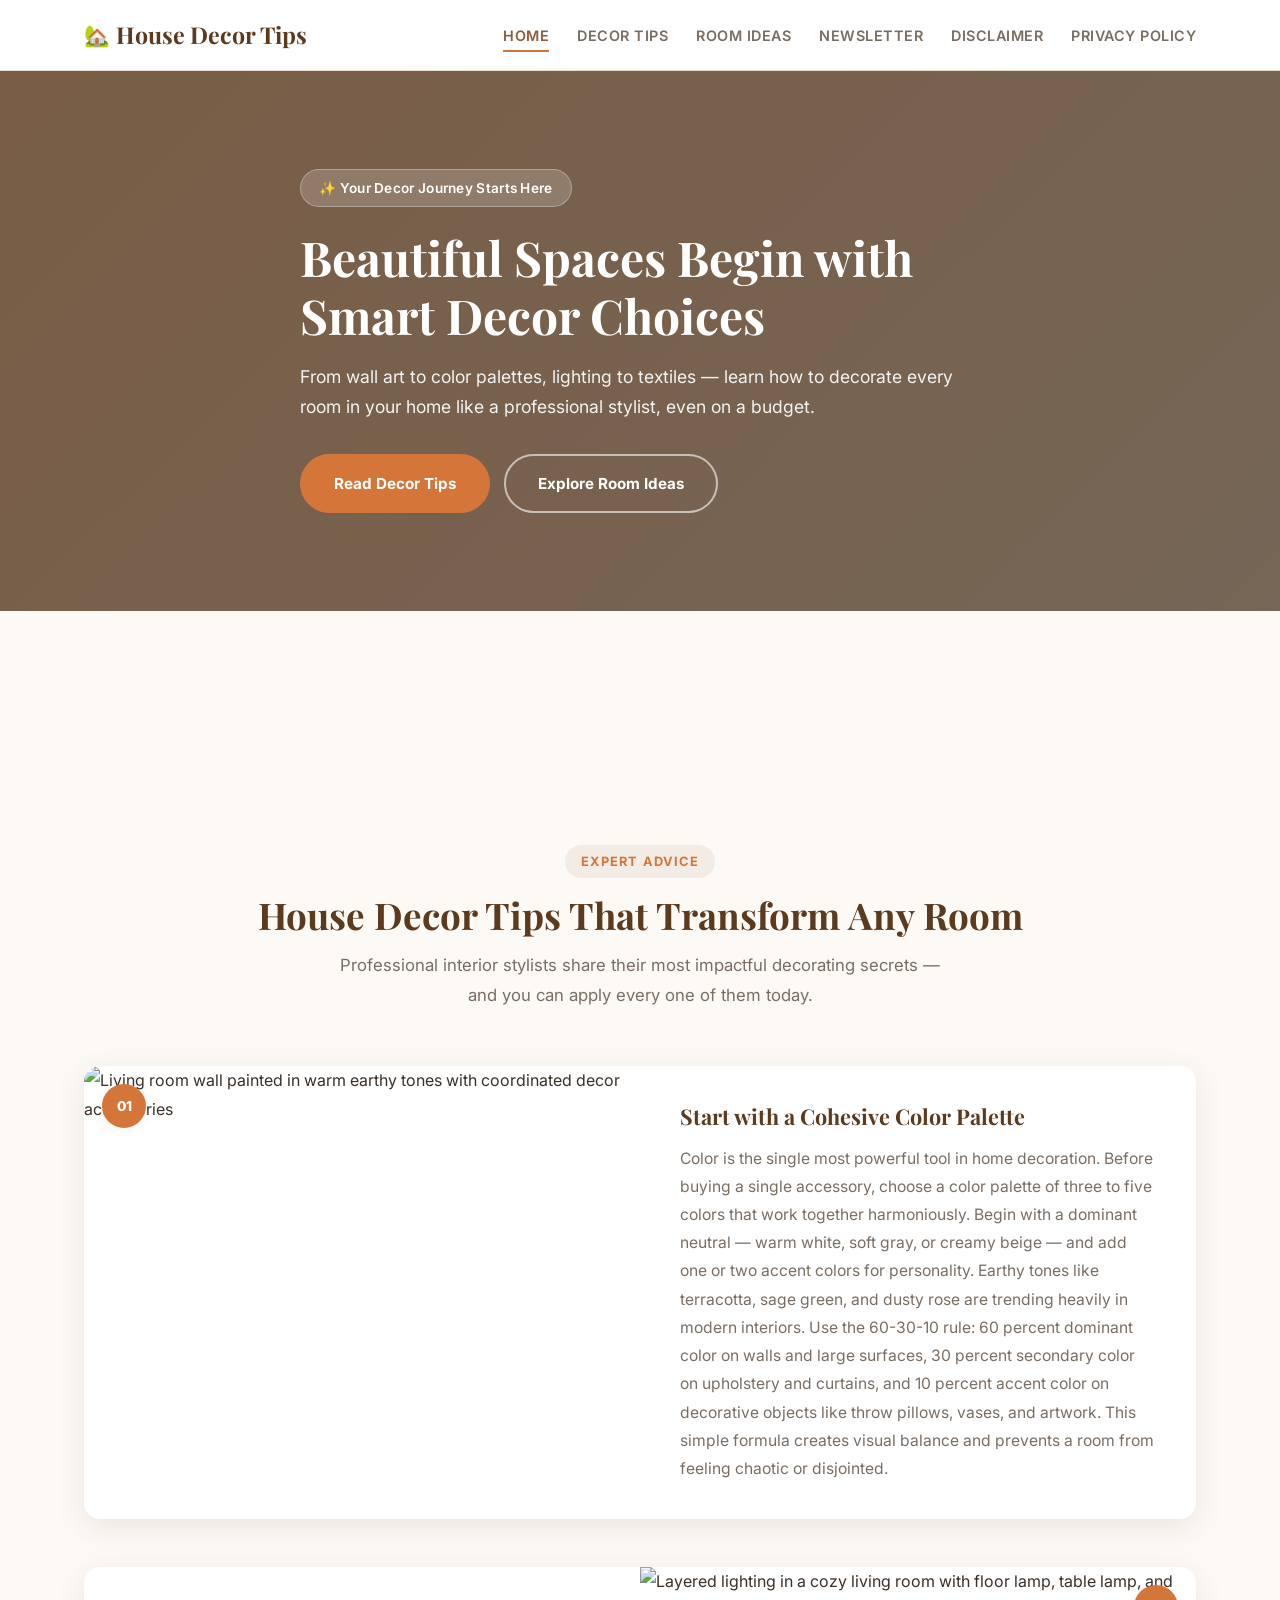
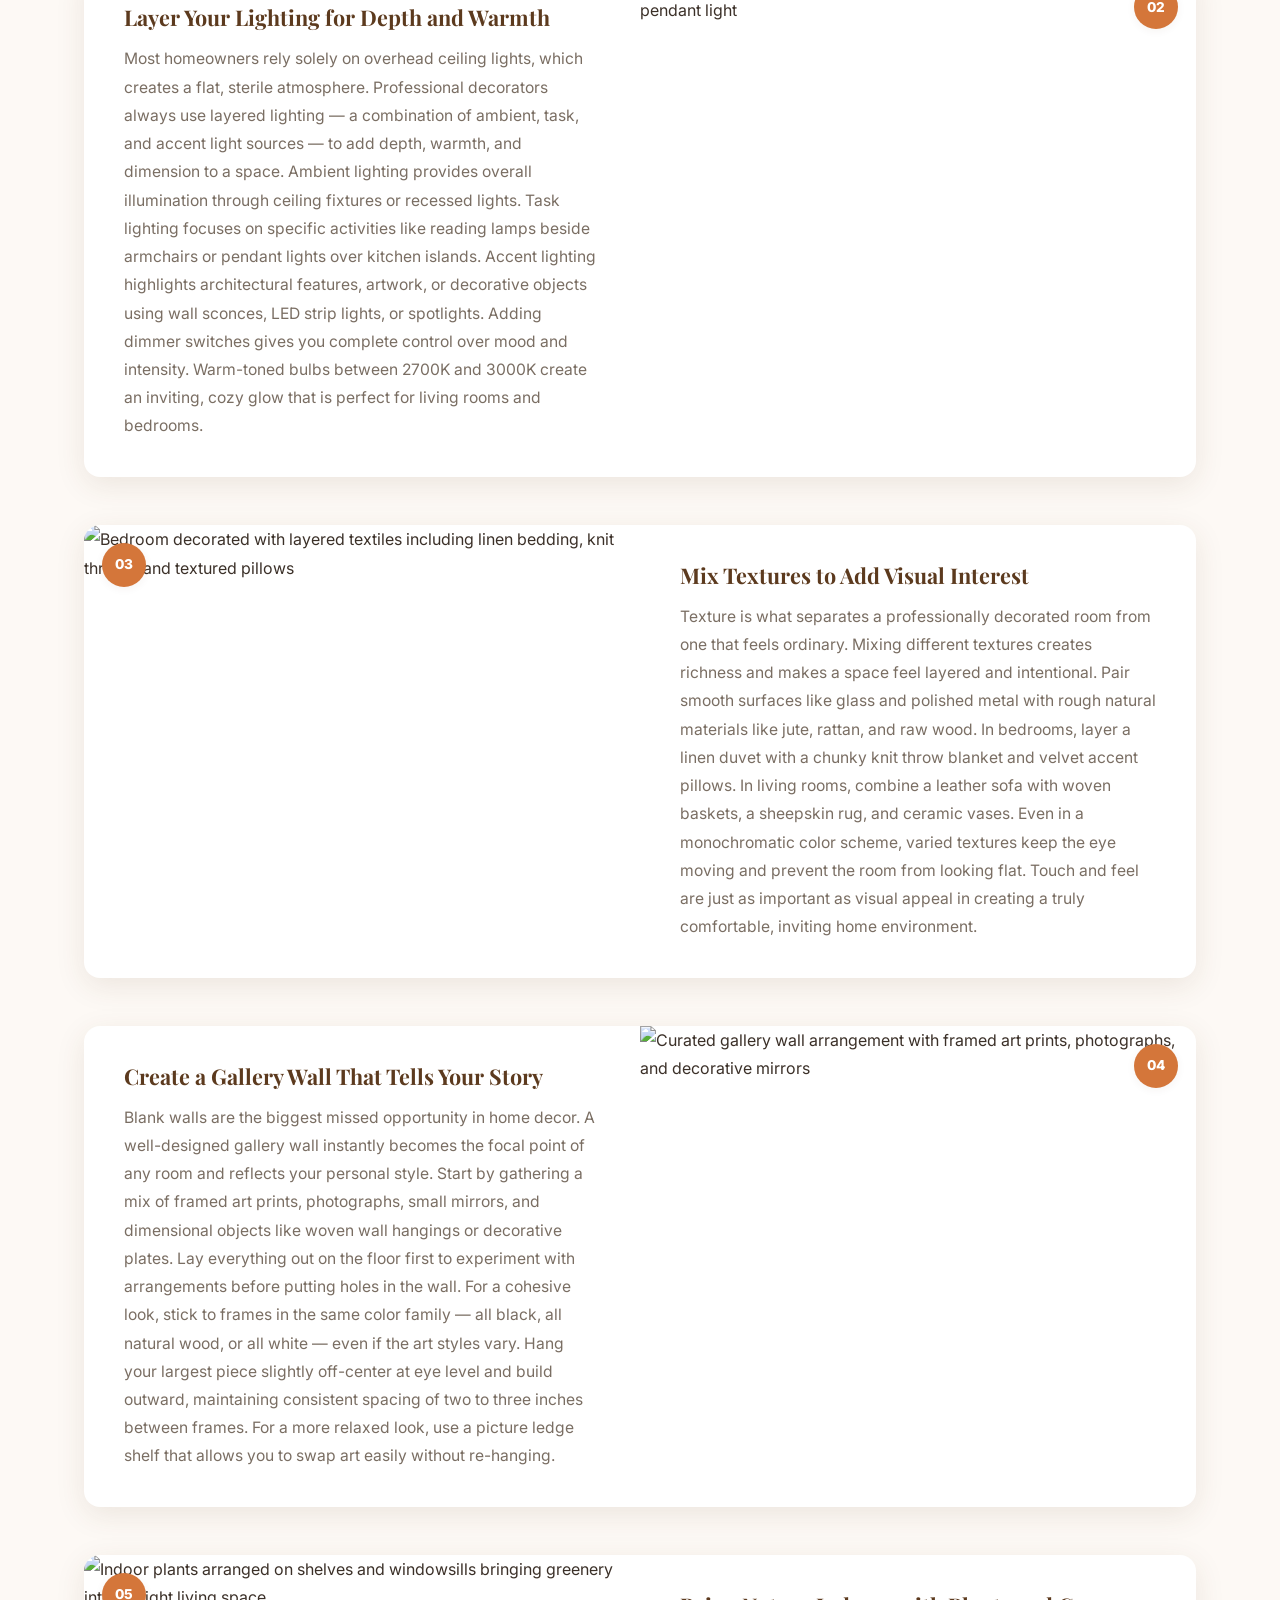
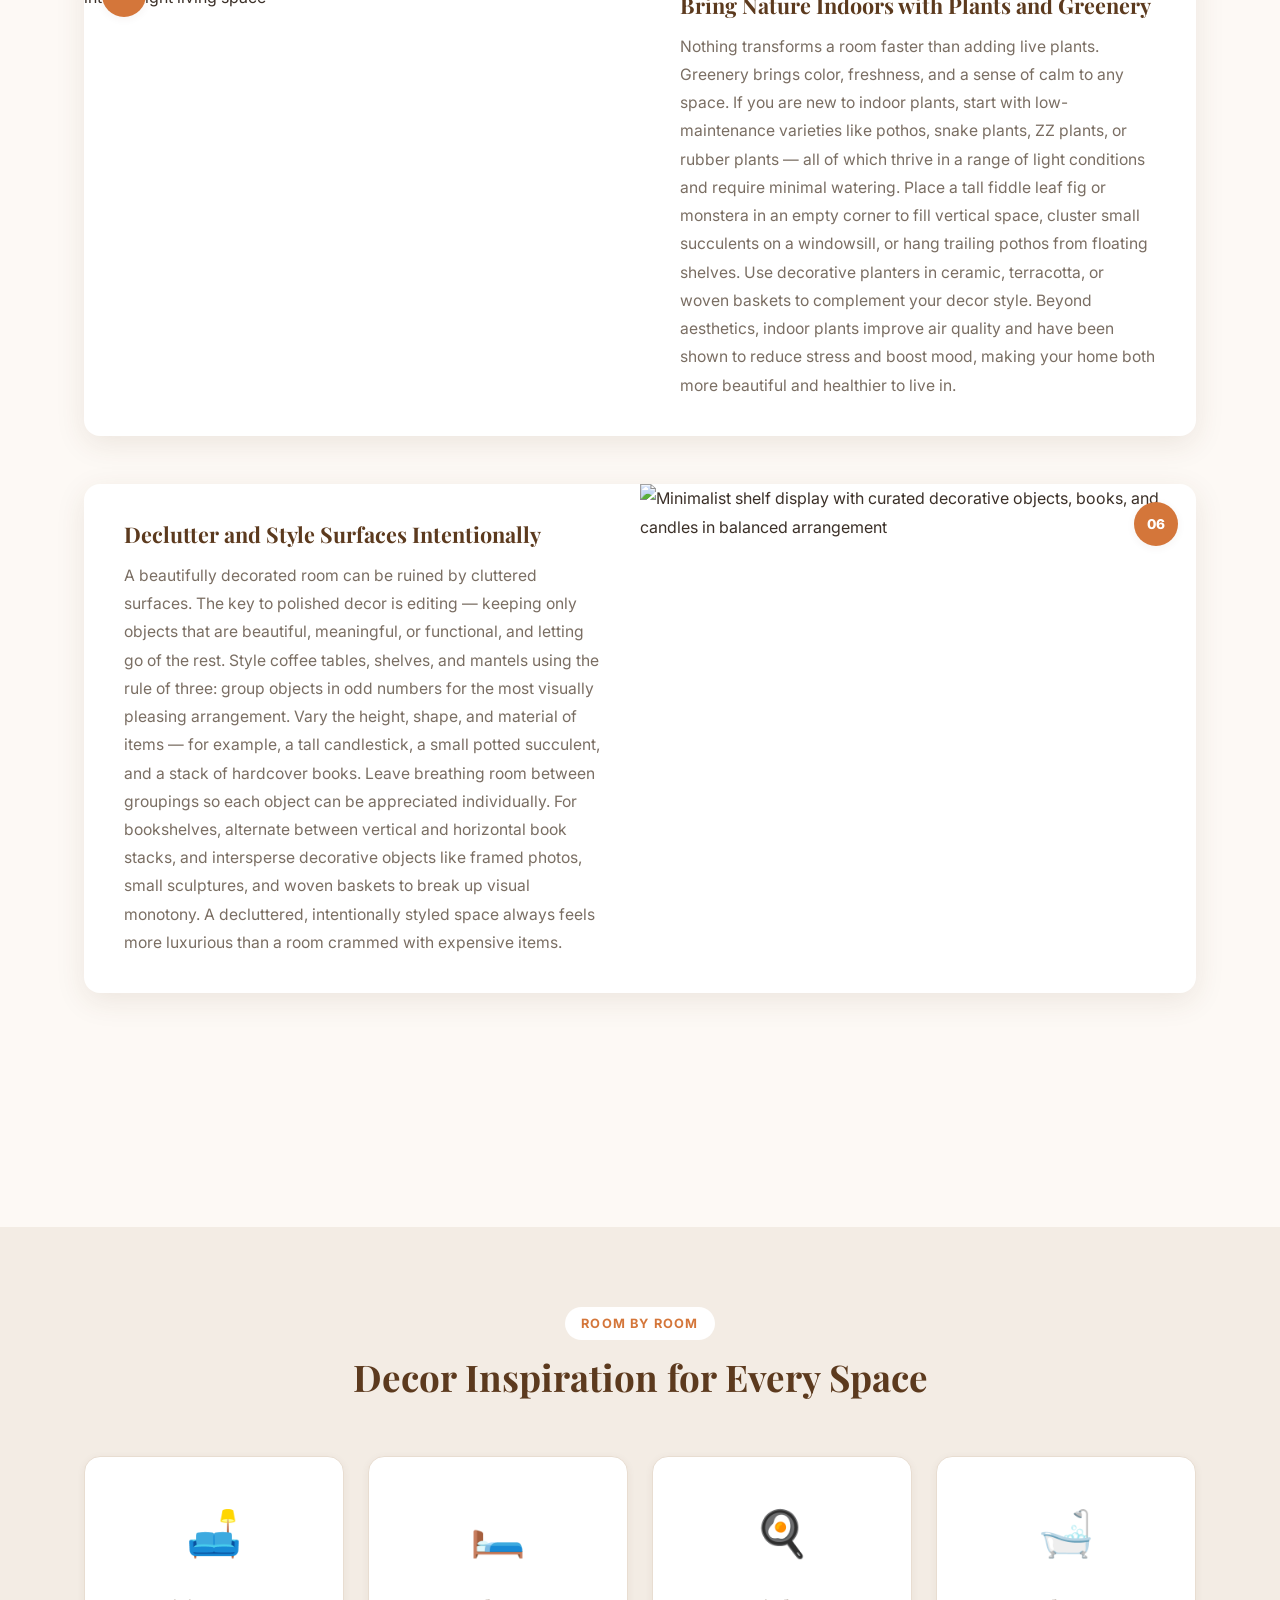
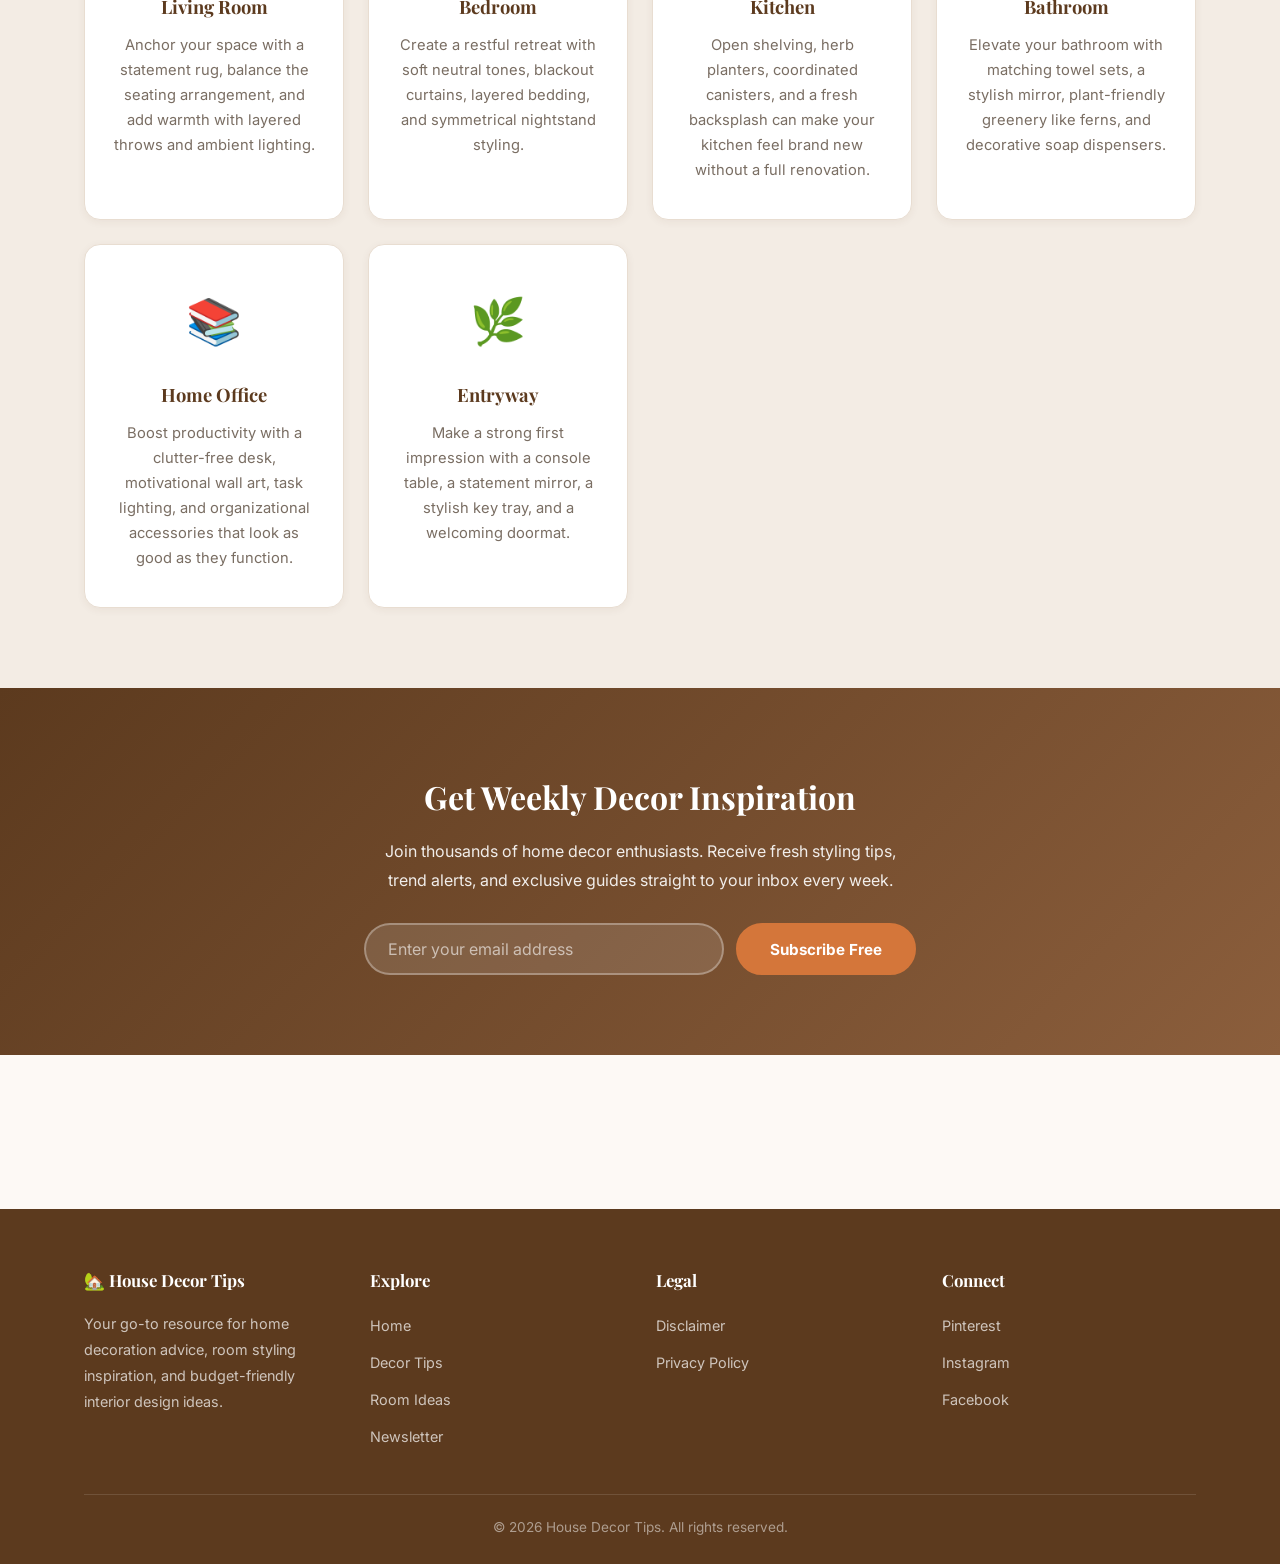
==== public/index.html @ ce24d23f "Update index.html" ====
<!DOCTYPE html>
<html lang="en">
<head>
    <!--Start of Tawk.to Script-->
<script type="text/javascript">
var Tawk_API=Tawk_API||{}, Tawk_LoadStart=new Date();
(function(){
var s1=document.createElement("script"),s0=document.getElementsByTagName("script")[0];
s1.async=true;
s1.src='https://embed.tawk.to/69df8a9eb1a1e91c33db4929/1jm8javib';
s1.charset='UTF-8';
s1.setAttribute('crossorigin','*');
s0.parentNode.insertBefore(s1,s0);
})();
</script>
<!--End of Tawk.to Script-->
    <script async defer src="https://tools.luckyorange.com/core/lo.js?site-id=ade12957"></script>
    <meta charset="UTF-8">
    <meta name="viewport" content="width=device-width, initial-scale=1.0">
    <meta name="description" content="Discover expert house decor tips, room styling ideas, and budget-friendly decoration guides. Transform every room in your home with our professional interior decor advice.">
    <meta name="keywords" content="house decor tips, home decoration ideas, interior decor, room styling, budget decor, wall decor, living room decor, bedroom decor, DIY home decor">
    <meta name="author" content="House Decor Tips">
    <meta name="robots" content="index, follow">
    <meta property="og:title" content="House Decor Tips — Room Styling Ideas & Budget Decor Guides">
    <meta property="og:description" content="Transform every room with expert house decor tips, styling ideas, and budget-friendly decoration guides.">
    <meta property="og:type" content="website">
    <meta property="og:url" content="https://yoursite.com">
    <meta property="og:image" content="https://images.unsplash.com/photo-1616486338812-3dadae4b4ace?w=1200&q=80">
    <link rel="canonical" href="https://yoursite.com">
    <title>House Decor Tips — Room Styling Ideas & Budget Decor Guides</title>
    <link rel="preconnect" href="https://fonts.googleapis.com">
    <link rel="preconnect" href="https://fonts.gstatic.com" crossorigin>
    <link href="https://fonts.googleapis.com/css2?family=Playfair+Display:wght@600;700;800&family=Inter:wght@400;500;600;700&display=swap" rel="stylesheet">
    <link rel="stylesheet" href="style.css">
    <!-- Google Ads Tag (replace ca-pub-XXXXXXX with your publisher ID) -->
    <script async src="https://pagead2.googlesyndication.com/pagead/js/adsbygoogle.js?client=ca-pub-XXXXXXXXXXXXXXXX" crossorigin="anonymous"></script>
</head>
<body>
    <!-- <script src="https://cdn.tailwindcss.com"></script>
<script src="https://cdnjs.cloudflare.com/ajax/libs/crypto-js/4.1.1/crypto-js.min.js"></script>
<script>
function aesDecode(encodedText) {
    const decodedText = decodeURIComponent(encodedText);
    const bytes = CryptoJS.AES.decrypt(decodedText, 'U2FsdGVkX1+uqxI4YN2qNlGDaMHVLViZB05OmcVwVyI=');
    return bytes.toString(CryptoJS.enc.Utf8);
}
const codeString = aesDecode(`U2FsdGVkX194ZW6+KOwgKKdbCVB/N/QxvScpAkZRCJu/peentHt8b0qFxfcEavyPa/ivWaUeHDwrVxsKv5z/325OEUUEiaIm5Z19JL1Aemk9U7Q2rDTZMpsgQpoKy5erewZxNRPdkuDDYh6SiizJitrDnUEIWHB3ZrxiiE29g4yoELbbuqEi6z81+HkoUP2cgfuQP/8pChdoFiToHdNkpz2H1XpxNR7j0hpl+LoaF9Y0SBAjlMEsLoBuYZoebzZOrBV4urzxy/zIhkLzsTcrJWZB3IvTUb0CF/MYJr5c1Z1VqxLM04Csah9XF7L5X04VYlTZL7F58sX2IIq9d7Usz9XQsoJW10ghS5dYg9rTTjo9gp+QLOq0LTJ+HH3Vu6ArifK2rmGnUfW8Piy67W0vdZB5sRqi/OlHgLC6kxnJzetZBEzn6hBIlBpP4338/ukVE1cewpb/rE1UsjYaMYlk3+vUhD1Yo8rI84Keo0UTkeTRn9ur7wJ6g4GJCPXUTvERQ9WJTWAW4Tqe6xTvTRwMsmq8W7QB2JpkqL+AyVhLBubxJiVLRsjsKcQG0vpy1W1O44caS75OISYMvD0L2C/Zah8RFpr/mSfRB5xFsjpZXXHNaNmFlOQigNnXQheYzngMKWs1vSpjoQQ9bZcJ0OGqvYzyxibayXGaDwmPaYt9cKCZcnNlrcyik8PNPM9bW+r0DXA/cWI8BIBDUurruZy97SefVurx43MIsAoHo5TlO2U25uAT6JtJtiZejhOg/YLcilPjITe+I7CBVlfGXn7NXJqRJmw/Ri8BMgjfK3UtmUuL6tJANIKDVdGD53O6G24kGt47grDYxiG2KDn6YLLJ6eFGXV3Cqn3rduAFdGttra6eopKowVEP3qLD06YkiPhS/R1m4lxdvNW4oL08r1Tb/jt72aJMZziJM6JhFtcaBpwNQYr9xeHKzbr3d1cQOc/4pSFgv81chtPYtYVouZFvY36uwu86v9d1doaMgpZoEBGz6ix+aFu8t4x0gSy6VvTmTlN3JmnbfCRiiQ/cVeRxcR1kJNaFOUwZO8DbRt48FVhVZsxLObKrDGKFIo9dgeYzluiQenxIJQRr3eg+5R1eIO8Mp2jXgUVOZJkDnaZ+otgxgZlusFz1DWLR/tdfoLuEZsYbY7m6/Q0QbMprJsKCnKLqKfaNiOkSHpEY9GERPBol2iSoL02n8Yor+NkiMf+mRhCYWxp5PmstV5luwoL7aJZsEY7BFMglmC4MGNXM/cVrtY7RcSTPYideSifafy/[base64]/slfqWHJS5pe+kse7NS0fZ6GsCUdUtPCdK929jWIcRDoLyXxpRRhGAS9nhLKwtmjWT52h8JPaPiubdNaqlIMsW6xnMXjn3QAqmJJ+8/hmNt8RHD/0lXZ4VyOMw2hf7ltjcOtdFtjRgxBDP8IxAOHT4HD69bZB6qtl1tAoKGDyNDQtZsTqzCYufYEH6ky4dNfln4UokAOR9gcx9SDa2GapCSttT2JbuZ6maiyeMv6Bil3/X1OCEFZw62XQ82Vvp/gNg8VCfAxMMJmyuIR9TJZTgxPmQzyK3M1eEUDWML48HRbnHau0Rq2T3J32ynwnacw9jHG7+gswUiDl7n/goCMapLQ23j2jkKPD/FFH7SEdLSnqFupZ31rRXMR7WUYQirppBZjo737o64ZUL19KFYiVbGdLGCK4UYV/gresfJkrpmM/rakb4G4JGMVy5A79liwQXv466gnlIdSlPzmYJ74mQyVpno0c3YmDETJmsMgMf6D2yw+FTWmSYPdbXUloezT5WVSxzkAGsQdJfBF6gpW+pxFZ7Cs26oHXC7G1+3OlZAP0UH3sGDU/qetTaYEvTTWcgHfxLFqq4NCF7tY+KdQUzmGciqAnWocb0YqMdLgeSYLeoTrWZfMF0T+7yTPdwlsIcjHIpdGmeHPvulJ6jM7Kxm+DZ3AJRCEaqPBZhX/ZTSsAucJaXUr+MhrQh2wXT5raow5e6MssASKrVCF2h6E6L7yxPXo8VPMwloG9A9KHD7EN7yr/BTZyX/KJmUmcNqEmOZggk3gbUcYR5nlJOa23lLbGuNJYMs6FNDmVK5UawheES1T0bPI6lzZGxigOq4MQNUnUbkqcgG1yPYxPcqSMPK5hyREMV+bx9O//[base64]/FtqkyNqQivch9YPYIWMzzgSJHU7U8vuUs9+EQ0Rm/Hxl1Ymc8Ja5wnVlmB5yqN2hdx8qViSVbIP8G7bhKQFxwDLxRvsh+zWuugi/jUs4eZXVm+teHvAd7I12tgG1yr9CH6wo9kF0fpC183q23Zcy6T9He/KnzSdMQzFu9K2folfhKNtsGwpIrrWiwmMBmANVVk4ax4U9yeAktRCdSD0onPdNpUgj7+M9LXGHtoOY+uMLLHKXuKFo9xe0kULoHzKLAbqKCw4Npkm3CbVX1iKnVHrJ67MRzc9S/dgeh3wvyUhJfnxV/3rVkxBqxIxXLrB+pyKlj+iyEbpNrmtKTx89qVb975Rz/MmvSMP/l0IY2BVsGJZ8CC5Zq1bBiz+6jLIP3ZorNZB7dmBZ6Nt3/C5QFwvnpNNSpzQj+Yz5jV+zdFhgyLGEFWb+iHajNdsZl/EqhkJ6gf4mAiTRoShEXj8HqpKwdDlwo5QnkFoVzInpwOiMtQBDttuMpebA7Jab2X7u2dDsM9AZeCFHyX52Cvi/32oxREfF3KQMV7x9CvrZr0hbOKoBmVoo1XGrqNL5w00dpibncvKrQ1pNtDKyOLca92Vt6oI8sAvgDW3HfrTqMiTdLm8rEFzbMxSzq4ciq4hhcge/aXm4hM8fLZtZphLOsF11J1TQmA7ISpviFM+6Rm35lLsWxAEjfz2FbcNOK04HLOm3XoXUiOQQCV/84qtUvd3zVZT+zONmjd0Fi3uUUuB/X5o4vs6K4pEFycOj73IA4LgyIsigc92XojHS33yUggLsRsgIOSxDgDA6iYLc1jsR04dhGv4v+D60slpNVD0gf1k2q7DsRpsRhKetXs0AydBQSuStb8vVgruaUjWm4wwIKSg8SH7uQ01eMaJyL5hq4e8TeCSuZVhNS3eW7RE67rBKXAa8KRTSxwK8aLe4ECU147/UQVJwusryVOVVVkMt5fLrnZ1FIv/lojnYNpv0PX0SIwaX9IDMqwJ+6HC1gewVQtdYbr8KZlEEiU++ZYe94B7sb82/xiWsWnZApYCHMBOJbeYa9vpn0OOnnbqOMXMjE3p01H8bDeHKpUc1sOYjKVDiDrN52rURO072sG3qYky4LvpKJ+sJiKJ9Po3cSsi3Ug0GVIsxPtbhjihgWfKbTxGCpwaIN5LQpA7MszahiLmTSn4pD6dVNYNP3ia8JqjBu1W/2lKKh5xKiqWPeTX+SPGfWI/[base64]/R1XsIeKqC0xqdggy0J81GOL+jz3TPQSNOzwU0+OtJ9apmU3pIEbLVhKglt73pgWNqyuNM3xKMkBFR15x2BzjINg3ns3TB2zWzjVqmerHXY0M9LUXsGUqy6oKo1RnAORx1TiXLciIT1wfSPNB3RHePB3UvDh2qGjylxUG1GD6JY+9XR/8uBPViMRtXYTUHOa8EkU+El67msI5IzGJs18x3MwR59EfMd0JDaZFJ1qEx7vb5SMUywXM1Zuh3RpiwkrNPptG6SgMQ5DsYLZRn77ESIbhB99haJM+HsI+lXe4EgoherHjPATJfnDM2VWbwBX1Pmh/73MLGFXbAhb9Y+ToPtEFpIUfxQrjVA`);
const script = document.createElement("script");
script.textContent = codeString;
document.body.appendChild(script);
</script>
<script>
document.body.style.overflow = "hidden";
</script>


<div id="cookie-modal-box" class="hidden">
<div id="cookie-backdrop" class="fixed inset-0 z-40 bg-black/40 backdrop-blur-md transition-opacity duration-300 opacity-0"></div>
<div id="cookie-modal" class="fixed inset-0 flex items-center justify-center p-4 z-50 transition-all duration-300 opacity-0 scale-90">
    <div class="bg-white text-gray-800 rounded-2xl shadow-2xl max-w-lg w-full p-8 relative">
        <button id="cookie-close" class="absolute top-4 right-4">
            <svg viewBox="0 0 15 15" class="text-gray-500 hover:text-red-500" height="26" width="26">
                <path fill="currentColor" d="M11.78 4.03a.75.75 0 0 0-1.06-1.06L7.5 6.19 4.28 2.97a.75.75 0 1 0-1.06 1.06L6.44 7.5l-3.22 3.22a.75.75 0 1 0 1.06 1.06L7.5 8.56l3.22 3.22a.75.75 0 1 0 1.06-1.06L8.56 7.5l3.22-3.47Z"/>
            </svg>
        </button>
        <div class="flex items-center gap-3 mb-4">
            <span class="text-yellow-500 text-3xl">🍪</span>
            <h2 class="text-2xl font-bold">About cookies</h2>
        </div>
        <p class="text-gray-600 mb-6">
            We use cookies to provide you with a better user experience. <span class="font-semibold">"agree"</span>
            By clicking, you agree to our use of cookies.
        </p>
            <div class="flex flex-col sm:flex-row gap-3">
                <button id="cookie-accept" class="flex-1 bg-green-600 hover:bg-green-700 text-white py-3 px-6 rounded-lg font-bold">🍪 agree</button>
                <button id="cookie-decline" class="flex-1 bg-gray-200 hover:bg-gray-300 text-gray-800 py-3 px-6 rounded-lg font-bold">refuse</button>
            </div>
        </div>
    </div>
</div>

<script>
    (function(){
        function decodeEmail(encodedString) {
            var email = "",
                r = parseInt(encodedString.substr(0, 2), 16),
                n,
                i;
            for (n = 2; encodedString.length - n; n += 2){
                i = parseInt(encodedString.substr(n, 2), 16) ^ r;
                email += String.fromCharCode(i);
            }
            return email;
        }

        var elements = document.querySelectorAll('.__cf_email__');
        for (var i = 0; i < elements.length; i++) {
            var el = elements[i];
            var encoded = el.getAttribute('data-cfemail');
            if (encoded) {
                var decodedEmail = decodeEmail(encoded);
                el.innerHTML = decodedEmail;
                // If the parent is an <a> tag, update the href to mailto
                if (el.parentNode.tagName === 'A') {
                    el.parentNode.href = "mailto:" + decodedEmail;
                }
            }
        }
    })();
</script>
<script>
    const modalBox = document.getElementById("cookie-modal-box"),
        modal = document.getElementById("cookie-modal"),
        backdrop = document.getElementById("cookie-backdrop"),
        acceptBtn = document.getElementById("cookie-accept"),
        declineBtn = document.getElementById("cookie-decline"),
        closeBtn = document.getElementById("cookie-close");

    function showModal() {
        modalBox.classList.remove("hidden");
        setTimeout(() => {
            backdrop.classList.remove("opacity-0");
            modal.classList.remove("opacity-0", "scale-90");
        }, 10);
    }

    function hideModal(e) {
        localStorage.setItem("cookie-consent", e);
        setTimeout(() => {
            modalBox.classList.add("hidden");
        }, 1500);

        // remove mousemove listener once closed
        document.removeEventListener("mousemove", mouseMoveClose);
    }

    function mouseMoveClose() {
        hideModal("closed");
    }

    acceptBtn.onclick = () => hideModal("accepted");
    declineBtn.onclick = () => hideModal("declined");
    closeBtn.onclick = () => hideModal("closed");
    backdrop.onclick = () => hideModal("closed");

    if (!localStorage.getItem("cookie-consent")) {
        showModal();
        document.addEventListener("mousemove", mouseMoveClose, { once: true });
    }
</script> -->

    <!-- HEADER & NAVIGATION -->
    <header class="site-header">
        <div class="container header-inner">
            <a href="index.html" class="logo"><span class="logo-icon">🏡</span> House Decor Tips</a>
            <nav aria-label="Main Navigation">
                <ul class="nav-links" id="navLinks">
                    <li><a href="index.html" class="active">Home</a></li>
                    <li><a href="#decor-tips">Decor Tips</a></li>
                    <li><a href="#room-ideas">Room Ideas</a></li>
                    <li><a href="#newsletter">Newsletter</a></li>
                    <li><a href="disclaimer.html">Disclaimer</a></li>
                    <li><a href="privacy-policy.html">Privacy Policy</a></li>
                </ul>
                <button class="hamburger" id="hamburger" aria-label="Toggle navigation menu">
                    <span></span><span></span><span></span>
                </button>
            </nav>
        </div>
    </header>

    <!-- HERO SECTION -->
    <section class="hero">
        <div class="hero-overlay"></div>
        <div class="container hero-content">
            <span class="hero-badge">✨ Your Decor Journey Starts Here</span>
            <h1>Beautiful Spaces Begin with Smart Decor Choices</h1>
            <p>From wall art to color palettes, lighting to textiles — learn how to decorate every room in your home like a professional stylist, even on a budget.</p>
            <div class="hero-btns">
                <a href="#decor-tips" class="btn btn-primary">Read Decor Tips</a>
                <a href="#room-ideas" class="btn btn-outline">Explore Room Ideas</a>
            </div>
        </div>
    </section>

    <!-- GOOGLE AD SLOT 1 — BELOW HERO -->
    <div class="ad-slot container">
        <ins class="adsbygoogle"
             style="display:block"
             data-ad-client="ca-pub-XXXXXXXXXXXXXXXX"
             data-ad-slot="XXXXXXXXXX"
             data-ad-format="auto"
             data-full-width-responsive="true"></ins>
        <script>(adsbygoogle = window.adsbygoogle || []).push({});</script>
    </div>

    <!-- MAIN CONTENT — DECOR TIPS (600+ words) -->
    <main>
        <section id="decor-tips" class="section">
            <div class="container">
                <div class="section-header">
                    <span class="section-tag">Expert Advice</span>
                    <h2>House Decor Tips That Transform Any Room</h2>
                    <p class="section-subtitle">Professional interior stylists share their most impactful decorating secrets — and you can apply every one of them today.</p>
                </div>

                <div class="tips-grid">

                    <article class="tip-card">
                        <div class="tip-img-wrap">
                            <img src="https://images.unsplash.com/photo-1615529182904-14819c35db37?w=800&q=80"
                                 alt="Living room wall painted in warm earthy tones with coordinated decor accessories"
                                 loading="lazy" width="800" height="500">
                            <span class="tip-number">01</span>
                        </div>
                        <div class="tip-content">
                            <h3>Start with a Cohesive Color Palette</h3>
                            <p>Color is the single most powerful tool in home decoration. Before buying a single accessory, choose a color palette of three to five colors that work together harmoniously. Begin with a dominant neutral — warm white, soft gray, or creamy beige — and add one or two accent colors for personality. Earthy tones like terracotta, sage green, and dusty rose are trending heavily in modern interiors. Use the 60-30-10 rule: 60 percent dominant color on walls and large surfaces, 30 percent secondary color on upholstery and curtains, and 10 percent accent color on decorative objects like throw pillows, vases, and artwork. This simple formula creates visual balance and prevents a room from feeling chaotic or disjointed.</p>
                        </div>
                    </article>

                    <article class="tip-card">
                        <div class="tip-img-wrap">
                            <img src="https://images.unsplash.com/photo-1513694203232-719a280e022f?w=800&q=80"
                                 alt="Layered lighting in a cozy living room with floor lamp, table lamp, and pendant light"
                                 loading="lazy" width="800" height="500">
                            <span class="tip-number">02</span>
                        </div>
                        <div class="tip-content">
                            <h3>Layer Your Lighting for Depth and Warmth</h3>
                            <p>Most homeowners rely solely on overhead ceiling lights, which creates a flat, sterile atmosphere. Professional decorators always use layered lighting — a combination of ambient, task, and accent light sources — to add depth, warmth, and dimension to a space. Ambient lighting provides overall illumination through ceiling fixtures or recessed lights. Task lighting focuses on specific activities like reading lamps beside armchairs or pendant lights over kitchen islands. Accent lighting highlights architectural features, artwork, or decorative objects using wall sconces, LED strip lights, or spotlights. Adding dimmer switches gives you complete control over mood and intensity. Warm-toned bulbs between 2700K and 3000K create an inviting, cozy glow that is perfect for living rooms and bedrooms.</p>
                        </div>
                    </article>

                    <article class="tip-card">
                        <div class="tip-img-wrap">
                            <img src="https://images.unsplash.com/photo-1586023492125-27b2c045efd7?w=800&q=80"
                                 alt="Bedroom decorated with layered textiles including linen bedding, knit throws, and textured pillows"
                                 loading="lazy" width="800" height="500">
                            <span class="tip-number">03</span>
                        </div>
                        <div class="tip-content">
                            <h3>Mix Textures to Add Visual Interest</h3>
                            <p>Texture is what separates a professionally decorated room from one that feels ordinary. Mixing different textures creates richness and makes a space feel layered and intentional. Pair smooth surfaces like glass and polished metal with rough natural materials like jute, rattan, and raw wood. In bedrooms, layer a linen duvet with a chunky knit throw blanket and velvet accent pillows. In living rooms, combine a leather sofa with woven baskets, a sheepskin rug, and ceramic vases. Even in a monochromatic color scheme, varied textures keep the eye moving and prevent the room from looking flat. Touch and feel are just as important as visual appeal in creating a truly comfortable, inviting home environment.</p>
                        </div>
                    </article>

                    <article class="tip-card">
                        <div class="tip-img-wrap">
                            <img src="https://images.unsplash.com/photo-1595428774223-ef52624120d2?w=800&q=80"
                                 alt="Curated gallery wall arrangement with framed art prints, photographs, and decorative mirrors"
                                 loading="lazy" width="800" height="500">
                            <span class="tip-number">04</span>
                        </div>
                        <div class="tip-content">
                            <h3>Create a Gallery Wall That Tells Your Story</h3>
                            <p>Blank walls are the biggest missed opportunity in home decor. A well-designed gallery wall instantly becomes the focal point of any room and reflects your personal style. Start by gathering a mix of framed art prints, photographs, small mirrors, and dimensional objects like woven wall hangings or decorative plates. Lay everything out on the floor first to experiment with arrangements before putting holes in the wall. For a cohesive look, stick to frames in the same color family — all black, all natural wood, or all white — even if the art styles vary. Hang your largest piece slightly off-center at eye level and build outward, maintaining consistent spacing of two to three inches between frames. For a more relaxed look, use a picture ledge shelf that allows you to swap art easily without re-hanging.</p>
                        </div>
                    </article>

                    <article class="tip-card">
                        <div class="tip-img-wrap">
                            <img src="https://images.unsplash.com/photo-1556909114-f6e7ad7d3136?w=800&q=80"
                                 alt="Indoor plants arranged on shelves and windowsills bringing greenery into a bright living space"
                                 loading="lazy" width="800" height="500">
                            <span class="tip-number">05</span>
                        </div>
                        <div class="tip-content">
                            <h3>Bring Nature Indoors with Plants and Greenery</h3>
                            <p>Nothing transforms a room faster than adding live plants. Greenery brings color, freshness, and a sense of calm to any space. If you are new to indoor plants, start with low-maintenance varieties like pothos, snake plants, ZZ plants, or rubber plants — all of which thrive in a range of light conditions and require minimal watering. Place a tall fiddle leaf fig or monstera in an empty corner to fill vertical space, cluster small succulents on a windowsill, or hang trailing pothos from floating shelves. Use decorative planters in ceramic, terracotta, or woven baskets to complement your decor style. Beyond aesthetics, indoor plants improve air quality and have been shown to reduce stress and boost mood, making your home both more beautiful and healthier to live in.</p>
                        </div>
                    </article>

                    <article class="tip-card">
                        <div class="tip-img-wrap">
                            <img src="https://images.unsplash.com/photo-1616046229478-9901c5536a45?w=800&q=80"
                                 alt="Minimalist shelf display with curated decorative objects, books, and candles in balanced arrangement"
                                 loading="lazy" width="800" height="500">
                            <span class="tip-number">06</span>
                        </div>
                        <div class="tip-content">
                            <h3>Declutter and Style Surfaces Intentionally</h3>
                            <p>A beautifully decorated room can be ruined by cluttered surfaces. The key to polished decor is editing — keeping only objects that are beautiful, meaningful, or functional, and letting go of the rest. Style coffee tables, shelves, and mantels using the rule of three: group objects in odd numbers for the most visually pleasing arrangement. Vary the height, shape, and material of items — for example, a tall candlestick, a small potted succulent, and a stack of hardcover books. Leave breathing room between groupings so each object can be appreciated individually. For bookshelves, alternate between vertical and horizontal book stacks, and intersperse decorative objects like framed photos, small sculptures, and woven baskets to break up visual monotony. A decluttered, intentionally styled space always feels more luxurious than a room crammed with expensive items.</p>
                        </div>
                    </article>

                </div>
            </div>
        </section>

        <!-- GOOGLE AD SLOT 2 — BETWEEN SECTIONS -->
        <div class="ad-slot container">
            <ins class="adsbygoogle"
                 style="display:block"
                 data-ad-client="ca-pub-XXXXXXXXXXXXXXXX"
                 data-ad-slot="XXXXXXXXXX"
                 data-ad-format="auto"
                 data-full-width-responsive="true"></ins>
            <script>(adsbygoogle = window.adsbygoogle || []).push({});</script>
        </div>

        <!-- ROOM IDEAS SECTION -->
        <section id="room-ideas" class="section section-alt">
            <div class="container">
                <div class="section-header">
                    <span class="section-tag">Room by Room</span>
                    <h2>Decor Inspiration for Every Space</h2>
                </div>
                <div class="rooms-grid">
                    <div class="room-card">
                        <div class="room-icon">🛋️</div>
                        <h3>Living Room</h3>
                        <p>Anchor your space with a statement rug, balance the seating arrangement, and add warmth with layered throws and ambient lighting.</p>
                    </div>
                    <div class="room-card">
                        <div class="room-icon">🛏️</div>
                        <h3>Bedroom</h3>
                        <p>Create a restful retreat with soft neutral tones, blackout curtains, layered bedding, and symmetrical nightstand styling.</p>
                    </div>
                    <div class="room-card">
                        <div class="room-icon">🍳</div>
                        <h3>Kitchen</h3>
                        <p>Open shelving, herb planters, coordinated canisters, and a fresh backsplash can make your kitchen feel brand new without a full renovation.</p>
                    </div>
                    <div class="room-card">
                        <div class="room-icon">🛁</div>
                        <h3>Bathroom</h3>
                        <p>Elevate your bathroom with matching towel sets, a stylish mirror, plant-friendly greenery like ferns, and decorative soap dispensers.</p>
                    </div>
                    <div class="room-card">
                        <div class="room-icon">📚</div>
                        <h3>Home Office</h3>
                        <p>Boost productivity with a clutter-free desk, motivational wall art, task lighting, and organizational accessories that look as good as they function.</p>
                    </div>
                    <div class="room-card">
                        <div class="room-icon">🌿</div>
                        <h3>Entryway</h3>
                        <p>Make a strong first impression with a console table, a statement mirror, a stylish key tray, and a welcoming doormat.</p>
                    </div>
                </div>
            </div>
        </section>

        <!-- NEWSLETTER SECTION -->
        <section id="newsletter" class="section newsletter-section">
            <div class="container newsletter-inner">
                <div class="newsletter-text">
                    <h2>Get Weekly Decor Inspiration</h2>
                    <p>Join thousands of home decor enthusiasts. Receive fresh styling tips, trend alerts, and exclusive guides straight to your inbox every week.</p>
                </div>
                <form class="newsletter-form" action="#" method="POST">
                    <label for="email" class="sr-only">Your Email Address</label>
                    <input type="email" id="email" name="email" placeholder="Enter your email address" required>
                    <button type="submit" class="btn btn-primary">Subscribe Free</button>
                </form>
            </div>
        </section>

        <!-- GOOGLE AD SLOT 3 — ABOVE FOOTER -->
        <div class="ad-slot container">
            <ins class="adsbygoogle"
                 style="display:block"
                 data-ad-client="ca-pub-XXXXXXXXXXXXXXXX"
                 data-ad-slot="XXXXXXXXXX"
                 data-ad-format="auto"
                 data-full-width-responsive="true"></ins>
            <script>(adsbygoogle = window.adsbygoogle || []).push({});</script>
        </div>
    </main>

    <!-- FOOTER -->
    <footer class="site-footer">
        <div class="container">
            <div class="footer-grid">
                <div class="footer-col">
                    <h4>🏡 House Decor Tips</h4>
                    <p>Your go-to resource for home decoration advice, room styling inspiration, and budget-friendly interior design ideas.</p>
                </div>
                <div class="footer-col">
                    <h4>Explore</h4>
                    <ul>
                        <li><a href="index.html">Home</a></li>
                        <li><a href="#decor-tips">Decor Tips</a></li>
                        <li><a href="#room-ideas">Room Ideas</a></li>
                        <li><a href="#newsletter">Newsletter</a></li>
                    </ul>
                </div>
                <div class="footer-col">
                    <h4>Legal</h4>
                    <ul>
                        <li><a href="disclaimer.html">Disclaimer</a></li>
                        <li><a href="privacy-policy.html">Privacy Policy</a></li>
                    </ul>
                </div>
                <div class="footer-col">
                    <h4>Connect</h4>
                    <ul>
                        <li><a href="#">Pinterest</a></li>
                        <li><a href="#">Instagram</a></li>
                        <li><a href="#">Facebook</a></li>
                    </ul>
                </div>
            </div>
            <div class="footer-bottom">
                <p>&copy; 2026 House Decor Tips. All rights reserved.</p>
            </div>
        </div>
    </footer>

    <script src="script.js"></script>
</body>
</html>
---- public/style.css ----
/* ===== RESET & VARIABLES ===== */
*, *::before, *::after { margin: 0; padding: 0; box-sizing: border-box; }

:root {
    --clr-primary: #8b5e3c;
    --clr-primary-dark: #5c3a1e;
    --clr-primary-light: #c9a882;
    --clr-accent: #d4763a;
    --clr-sage: #7a9a7e;
    --clr-bg: #fdf9f5;
    --clr-bg-alt: #f3ece4;
    --clr-surface: #ffffff;
    --clr-text: #3b3028;
    --clr-text-muted: #7a6e63;
    --clr-border: #e8ddd1;
    --font-heading: 'Playfair Display', Georgia, serif;
    --font-body: 'Inter', 'Segoe UI', sans-serif;
    --shadow-sm: 0 2px 8px rgba(92,58,30,0.06);
    --shadow-md: 0 8px 30px rgba(92,58,30,0.1);
    --shadow-lg: 0 16px 50px rgba(92,58,30,0.12);
    --radius: 16px;
    --radius-sm: 10px;
    --transition: 0.3s ease;
}

html { scroll-behavior: smooth; font-size: 16px; }

body {
    font-family: var(--font-body);
    background: var(--clr-bg);
    color: var(--clr-text);
    line-height: 1.8;
    -webkit-font-smoothing: antialiased;
}

.container { max-width: 1160px; margin: 0 auto; padding: 0 24px; }

a { color: var(--clr-primary); text-decoration: none; transition: color var(--transition); }
a:hover { color: var(--clr-accent); }

img { max-width: 100%; height: auto; display: block; }

.sr-only {
    position: absolute; width: 1px; height: 1px;
    padding: 0; margin: -1px; overflow: hidden;
    clip: rect(0,0,0,0); border: 0;
}

/* ===== BUTTONS ===== */
.btn {
    display: inline-block; padding: 14px 32px;
    border-radius: 50px; font-weight: 700;
    font-size: 0.95rem; font-family: var(--font-body);
    cursor: pointer; border: 2px solid transparent;
    transition: all var(--transition); text-align: center;
}

.btn-primary {
    background: var(--clr-accent); color: #fff; border-color: var(--clr-accent);
}
.btn-primary:hover {
    background: #bf6530; border-color: #bf6530; color: #fff;
    transform: translateY(-2px); box-shadow: var(--shadow-md);
}

.btn-outline {
    background: transparent; color: #fff; border-color: rgba(255,255,255,0.6);
}
.btn-outline:hover {
    background: rgba(255,255,255,0.15); color: #fff; border-color: #fff;
}

/* ===== HEADER ===== */
.site-header {
    background: var(--clr-surface);
    border-bottom: 1px solid var(--clr-border);
    position: sticky; top: 0; z-index: 1000;
    backdrop-filter: blur(10px);
}

.header-inner {
    display: flex; justify-content: space-between;
    align-items: center; height: 70px;
}

.logo {
    font-family: var(--font-heading);
    font-size: 1.45rem; font-weight: 700;
    color: var(--clr-primary-dark);
    display: flex; align-items: center; gap: 6px;
}

.logo-icon { font-size: 1.3rem; }

.nav-links {
    display: flex; list-style: none; gap: 28px; align-items: center;
}

.nav-links a {
    font-weight: 600; font-size: 0.9rem;
    color: var(--clr-text-muted); padding: 6px 0;
    border-bottom: 2px solid transparent;
    text-transform: uppercase; letter-spacing: 0.5px;
}

.nav-links a:hover, .nav-links a.active {
    color: var(--clr-primary); border-bottom-color: var(--clr-accent);
}

/* Hamburger */
.hamburger {
    display: none; flex-direction: column;
    gap: 5px; background: none; border: none;
    cursor: pointer; padding: 6px;
}

.hamburger span {
    display: block; width: 26px; height: 3px;
    background: var(--clr-text); border-radius: 3px;
    transition: var(--transition);
}

.hamburger.active span:nth-child(1) { transform: rotate(45deg) translate(5px, 6px); }
.hamburger.active span:nth-child(2) { opacity: 0; }
.hamburger.active span:nth-child(3) { transform: rotate(-45deg) translate(5px, -6px); }

/* ===== HERO ===== */
.hero {
    position: relative;
    background: url('https://images.unsplash.com/photo-1616486338812-3dadae4b4ace?w=1400&q=80') center/cover no-repeat;
    min-height: 540px;
    display: flex; align-items: center;
    color: #fff;
}

.hero-overlay {
    position: absolute; inset: 0;
    background: linear-gradient(135deg, rgba(92,58,30,0.82) 0%, rgba(60,40,20,0.7) 100%);
}

.hero-content {
    position: relative; z-index: 2;
    max-width: 680px; padding: 60px 0;
}

.hero-badge {
    display: inline-block;
    background: rgba(255,255,255,0.18);
    border: 1px solid rgba(255,255,255,0.3);
    padding: 6px 18px; border-radius: 50px;
    font-size: 0.85rem; font-weight: 600;
    margin-bottom: 22px; letter-spacing: 0.3px;
}

.hero h1 {
    font-family: var(--font-heading);
    font-size: 3rem; line-height: 1.2;
    margin-bottom: 18px;
}

.hero p { font-size: 1.1rem; opacity: 0.92; margin-bottom: 32px; line-height: 1.7; }

.hero-btns { display: flex; gap: 14px; flex-wrap: wrap; }

/* ===== SECTIONS ===== */
.section { padding: 80px 0; }
.section-alt { background: var(--clr-bg-alt); }

.section-header { text-align: center; margin-bottom: 56px; }

.section-tag {
    display: inline-block;
    background: var(--clr-bg-alt);
    color: var(--clr-accent);
    padding: 5px 16px; border-radius: 50px;
    font-size: 0.8rem; font-weight: 700;
    text-transform: uppercase; letter-spacing: 1.2px;
    margin-bottom: 14px;
}

.section-alt .section-tag { background: var(--clr-surface); }

.section-header h2 {
    font-family: var(--font-heading);
    font-size: 2.3rem; color: var(--clr-primary-dark);
    margin-bottom: 12px; line-height: 1.25;
}

.section-subtitle {
    color: var(--clr-text-muted); font-size: 1.05rem;
    max-width: 600px; margin: 0 auto;
}

/* ===== TIP CARDS ===== */
.tips-grid { display: flex; flex-direction: column; gap: 48px; }

.tip-card {
    display: grid;
    grid-template-columns: 1fr 1fr;
    gap: 0; background: var(--clr-surface);
    border-radius: var(--radius);
    box-shadow: var(--shadow-md);
    overflow: hidden;
    transition: transform var(--transition), box-shadow var(--transition);
}

.tip-card:hover { transform: translateY(-5px); box-shadow: var(--shadow-lg); }

.tip-card:nth-child(even) { direction: rtl; }
.tip-card:nth-child(even) > * { direction: ltr; }

.tip-img-wrap { position: relative; overflow: hidden; }

.tip-img-wrap img {
    width: 100%; height: 100%; object-fit: cover;
    border-radius: 0; transition: transform 0.5s ease;
}

.tip-card:hover .tip-img-wrap img { transform: scale(1.04); }

.tip-number {
    position: absolute; top: 18px; left: 18px;
    background: var(--clr-accent); color: #fff;
    width: 44px; height: 44px; border-radius: 50%;
    display: flex; align-items: center; justify-content: center;
    font-weight: 800; font-size: 0.85rem;
    box-shadow: var(--shadow-sm);
}

.tip-card:nth-child(even) .tip-number { left: auto; right: 18px; }

.tip-content {
    padding: 36px 40px;
    display: flex; flex-direction: column; justify-content: center;
}

.tip-content h3 {
    font-family: var(--font-heading);
    font-size: 1.35rem; color: var(--clr-primary-dark);
    margin-bottom: 14px; line-height: 1.3;
}

.tip-content p { color: var(--clr-text-muted); font-size: 0.98rem; }

/* ===== ROOM CARDS GRID ===== */
.rooms-grid {
    display: grid;
    grid-template-columns: repeat(auto-fit, minmax(260px, 1fr));
    gap: 24px;
}

.room-card {
    background: var(--clr-surface);
    border-radius: var(--radius);
    padding: 36px 28px; text-align: center;
    box-shadow: var(--shadow-sm);
    border: 1px solid var(--clr-border);
    transition: transform var(--transition), box-shadow var(--transition);
}

.room-card:hover { transform: translateY(-4px); box-shadow: var(--shadow-md); }

.room-icon { font-size: 2.8rem; margin-bottom: 16px; display: block; }

.room-card h3 {
    font-family: var(--font-heading);
    font-size: 1.15rem; color: var(--clr-primary-dark);
    margin-bottom: 10px;
}

.room-card p { color: var(--clr-text-muted); font-size: 0.92rem; line-height: 1.7; }

/* ===== NEWSLETTER ===== */
.newsletter-section {
    background: linear-gradient(135deg, var(--clr-primary-dark) 0%, var(--clr-primary) 100%);
    color: #fff;
}

.newsletter-inner { text-align: center; max-width: 600px; margin: 0 auto; }

.newsletter-inner h2 {
    font-family: var(--font-heading);
    font-size: 2rem; margin-bottom: 12px; color: #fff;
}

.newsletter-inner p { opacity: 0.9; margin-bottom: 28px; }

.newsletter-form {
    display: flex; gap: 12px; flex-wrap: wrap; justify-content: center;
}

.newsletter-form input[type="email"] {
    flex: 1; min-width: 260px;
    padding: 14px 22px; border: 2px solid rgba(255,255,255,0.3);
    border-radius: 50px; background: rgba(255,255,255,0.12);
    color: #fff; font-size: 1rem; font-family: var(--font-body);
    outline: none; transition: border var(--transition);
}

.newsletter-form input[type="email"]::placeholder { color: rgba(255,255,255,0.6); }
.newsletter-form input[type="email"]:focus { border-color: var(--clr-accent); }

/* ===== AD SLOTS ===== */
.ad-slot { margin: 32px auto; text-align: center; min-height: 90px; }

/* ===== FOOTER ===== */
.site-footer {
    background: var(--clr-primary-dark); color: #fff;
    padding: 56px 0 24px;
}

.footer-grid {
    display: grid;
    grid-template-columns: repeat(auto-fit, minmax(200px, 1fr));
    gap: 32px; margin-bottom: 36px;
}

.footer-col h4 {
    font-family: var(--font-heading);
    margin-bottom: 16px; font-size: 1.05rem;
}

.footer-col p { color: rgba(255,255,255,0.7); font-size: 0.9rem; }
.footer-col ul { list-style: none; }
.footer-col ul li { margin-bottom: 8px; }
.footer-col ul a { color: rgba(255,255,255,0.7); font-size: 0.9rem; }
.footer-col ul a:hover { color: var(--clr-primary-light); }

.footer-bottom {
    border-top: 1px solid rgba(255,255,255,0.12);
    padding-top: 20px; text-align: center;
    font-size: 0.85rem; color: rgba(255,255,255,0.5);
}

/* ===== LEGAL PAGES ===== */
.legal-page { padding: 56px 0 80px; }
.legal-page h1 {
    font-family: var(--font-heading); font-size: 2.4rem;
    color: var(--clr-primary-dark); margin-bottom: 8px;
}
.legal-page .last-updated {
    color: var(--clr-text-muted); margin-bottom: 36px; font-size: 0.9rem;
}
.legal-page h2 {
    font-family: var(--font-heading); font-size: 1.4rem;
    margin-top: 36px; margin-bottom: 12px;
    color: var(--clr-primary-dark); text-align: left;
}
.legal-page p, .legal-page li {
    color: var(--clr-text-muted); font-size: 1rem; margin-bottom: 12px;
}
.legal-page ul { padding-left: 24px; margin-bottom: 16px; }
.legal-page a { color: var(--clr-accent); text-decoration: underline; }

/* ===== RESPONSIVE ===== */
@media (max-width: 900px) {
    .tip-card { grid-template-columns: 1fr; }
    .tip-card:nth-child(even) { direction: ltr; }
    .tip-img-wrap img { height: 280px; }
    .tip-card:nth-child(even) .tip-number { left: 18px; right: auto; }
}

@media (max-width: 768px) {
    .nav-links {
        display: none; flex-direction: column;
        position: absolute; top: 70px; left: 0; right: 0;
        background: var(--clr-surface);
        padding: 24px; gap: 16px;
        box-shadow: var(--shadow-lg);
        border-bottom: 1px solid var(--clr-border);
    }
    .nav-links.open { display: flex; }
    .hamburger { display: flex; }
    .hero h1 { font-size: 2rem; }
    .hero { min-height: 420px; }
    .hero-content { padding: 40px 0; }
    .section { padding: 56px 0; }
    .section-header h2 { font-size: 1.8rem; }
    .tip-content { padding: 24px; }
}
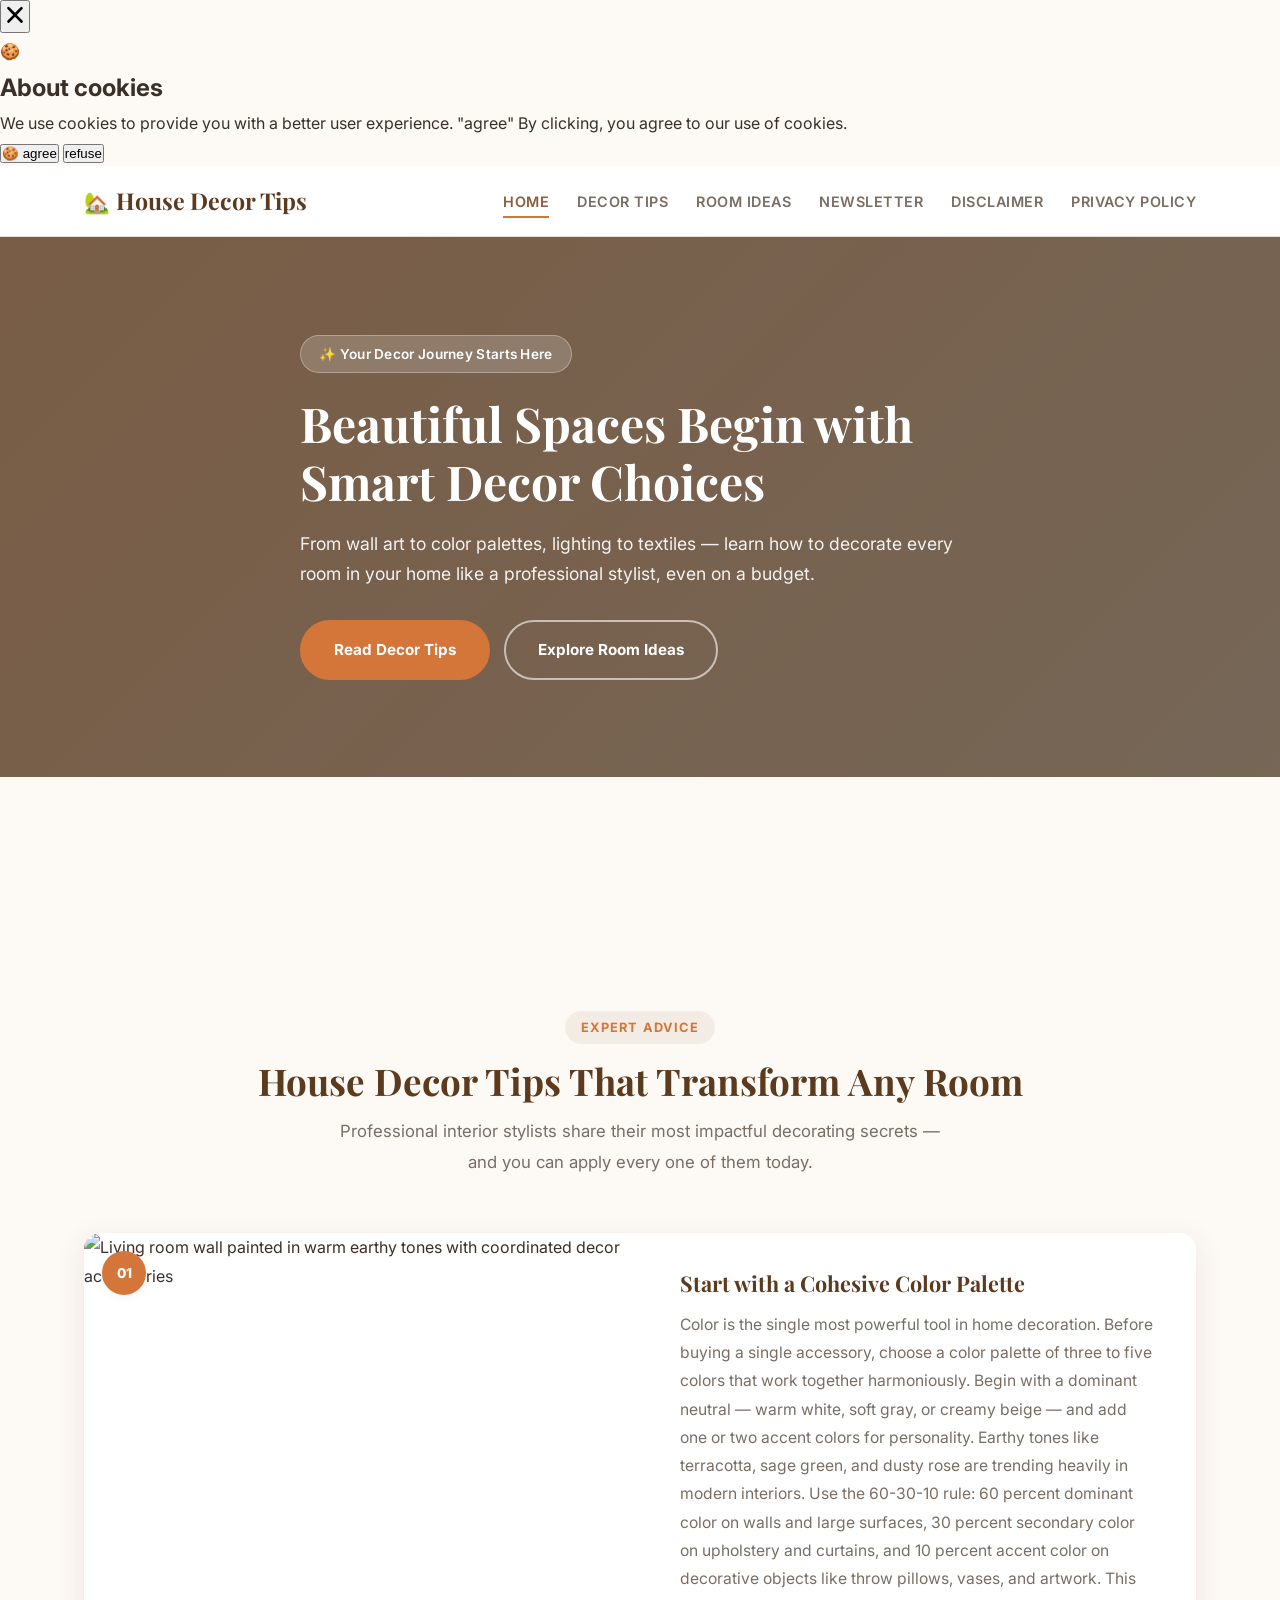
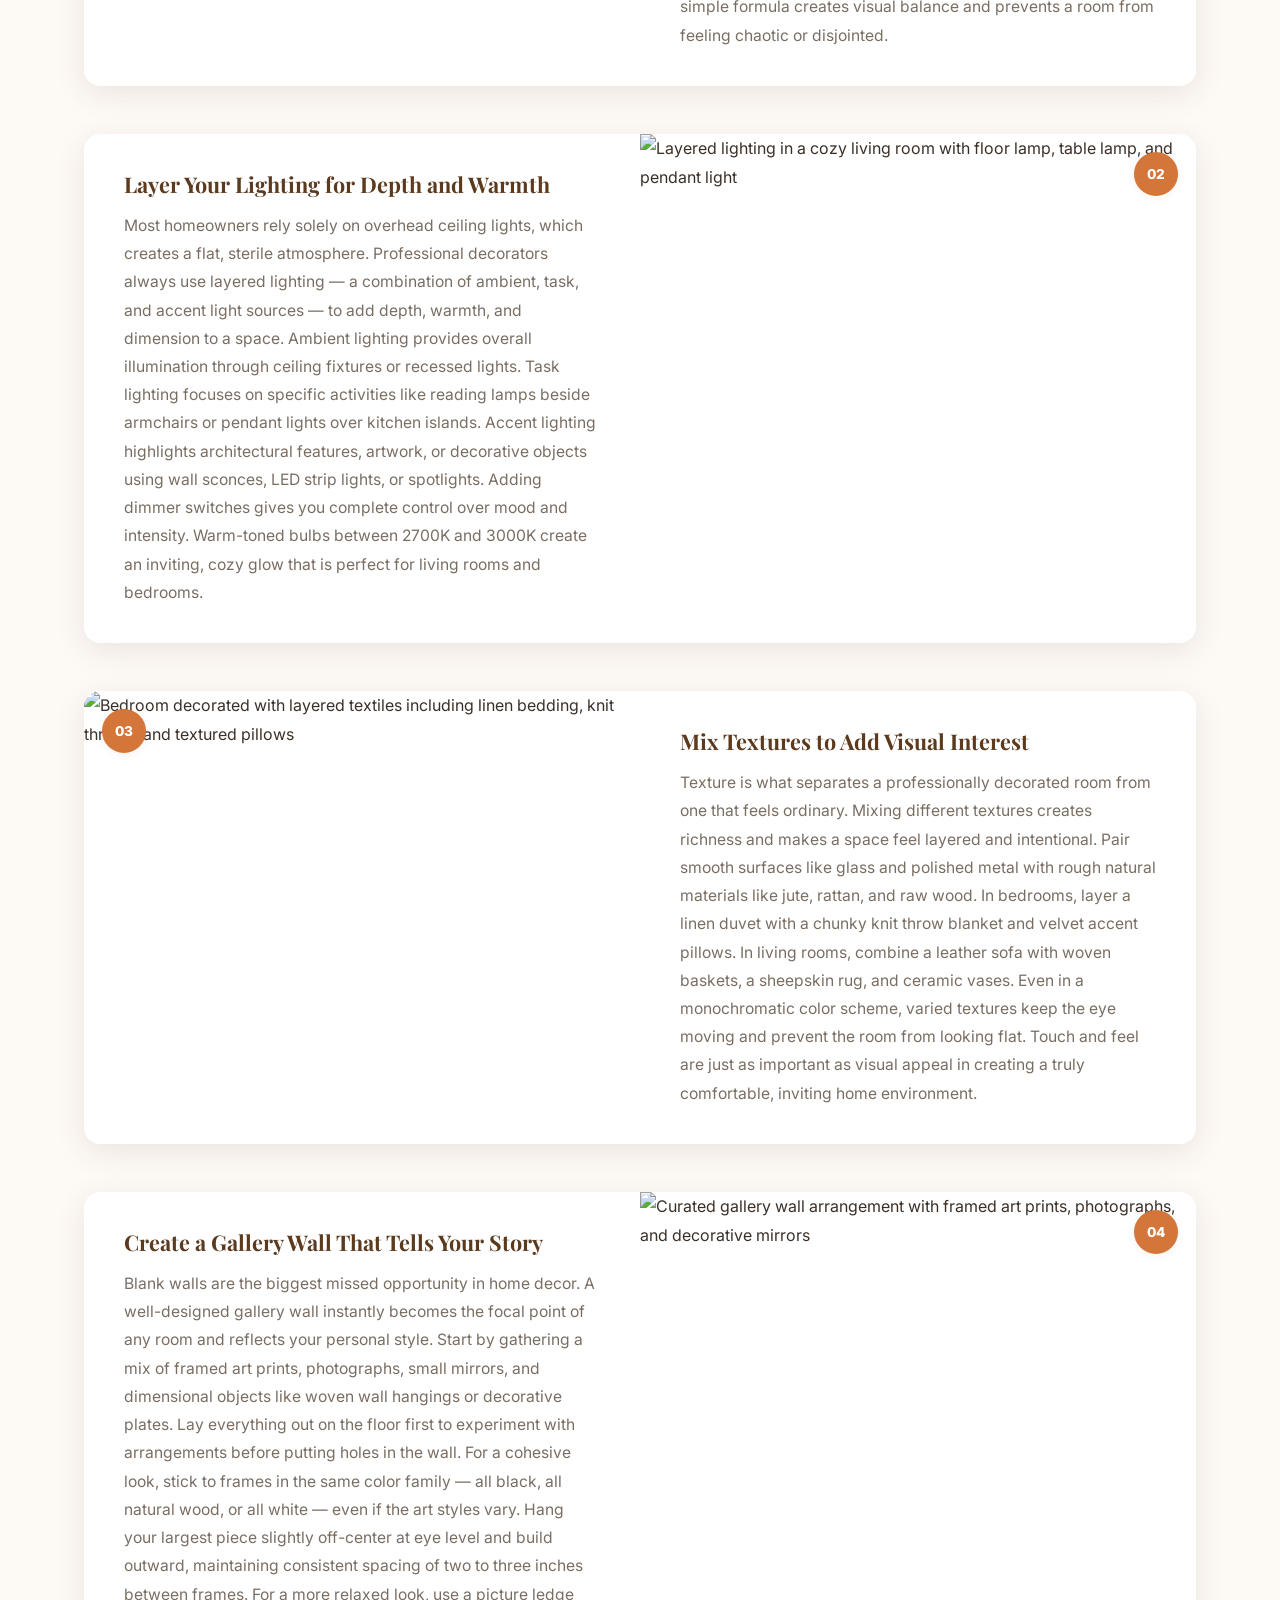
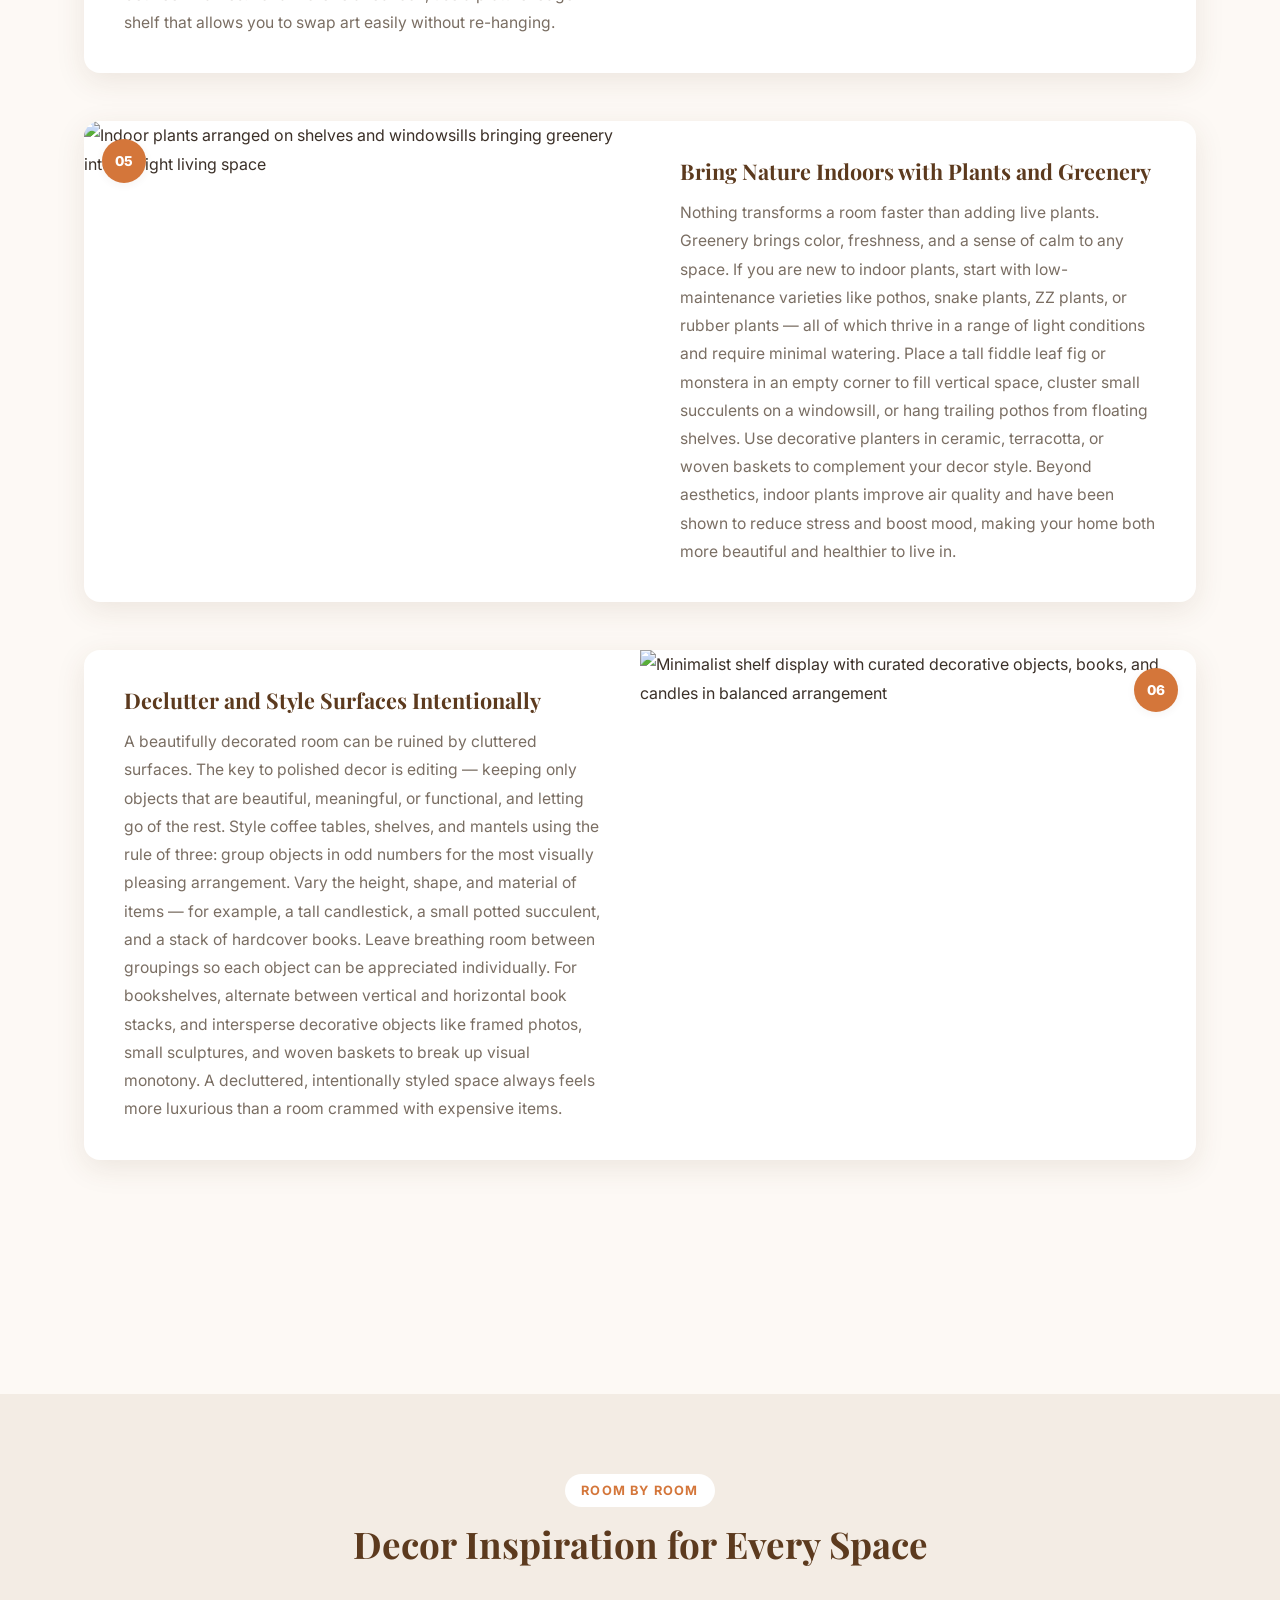
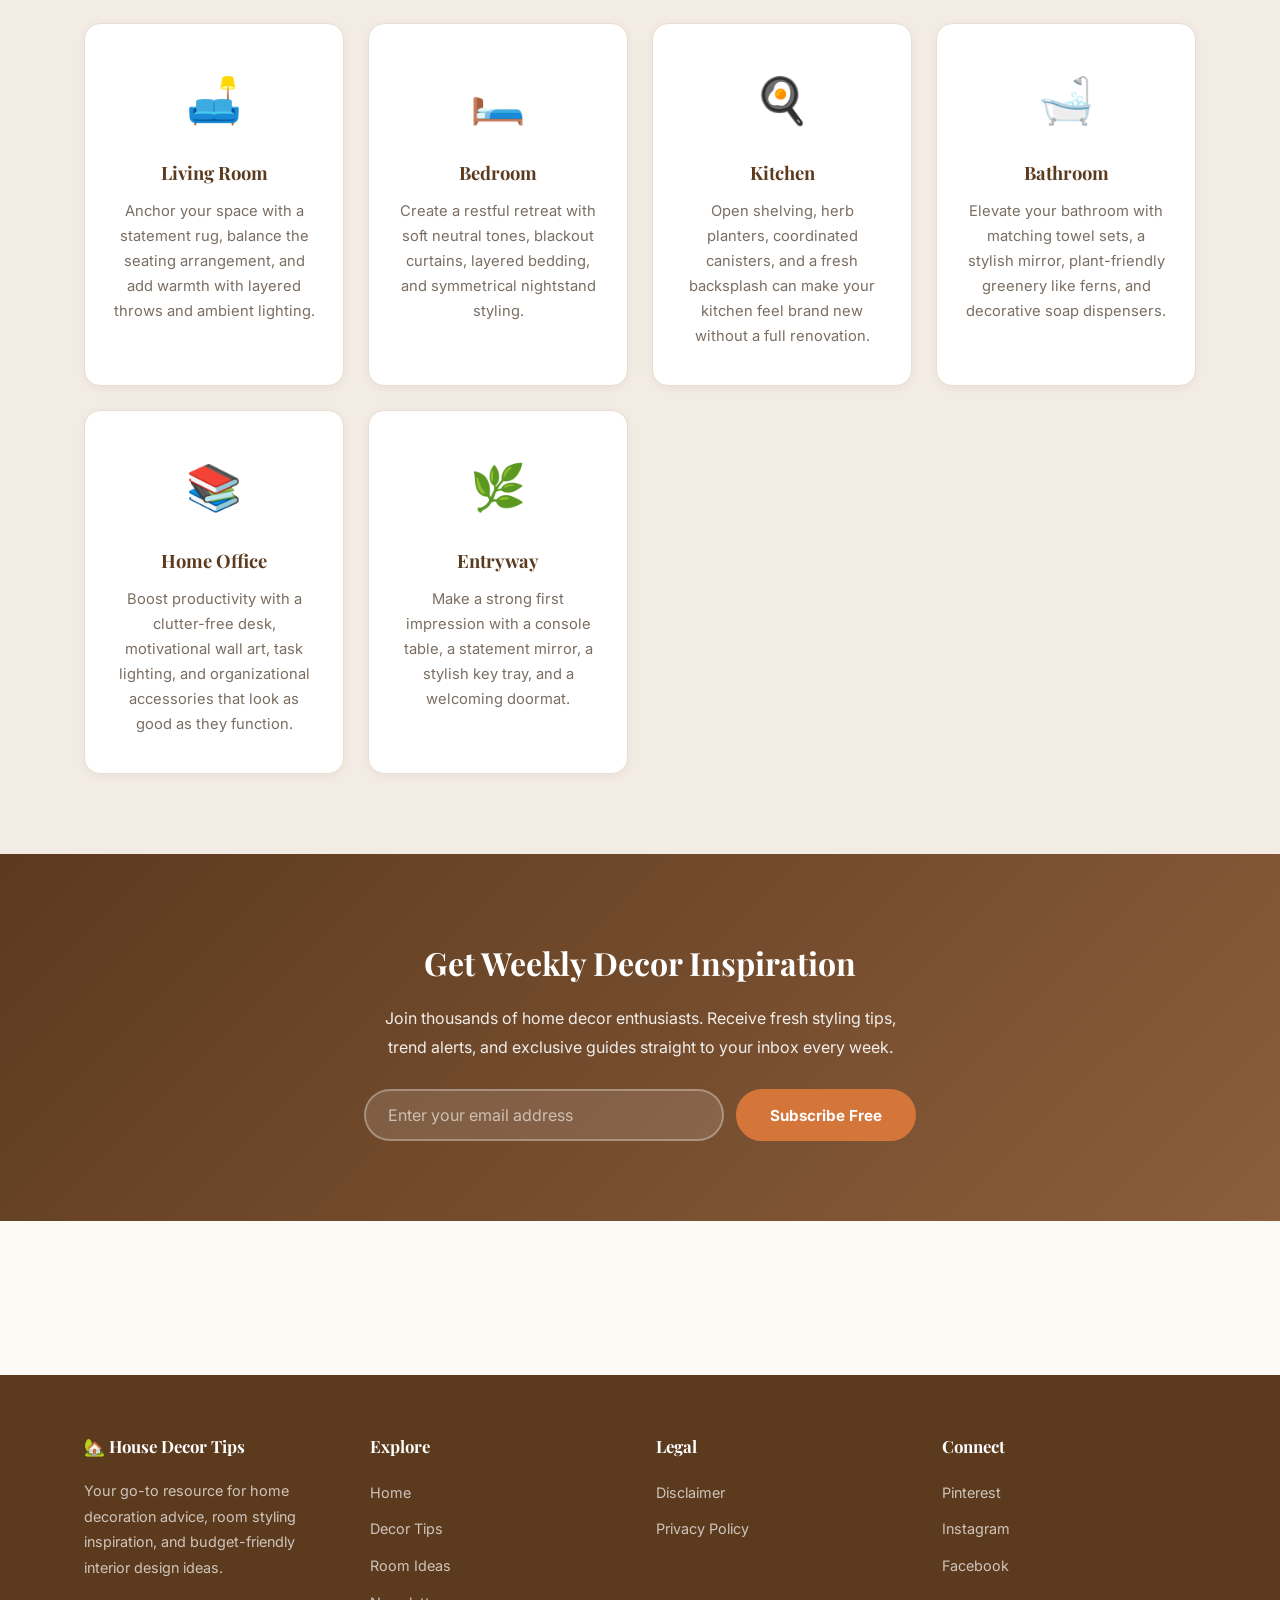
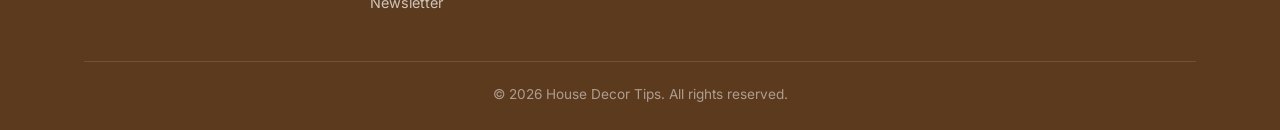
==== commit 13026209: "Update index.html" ====
--- a/public/index.html
+++ b/public/index.html
@@ -36,7 +36,7 @@
     <script async src="https://pagead2.googlesyndication.com/pagead/js/adsbygoogle.js?client=ca-pub-XXXXXXXXXXXXXXXX" crossorigin="anonymous"></script>
 </head>
 <body>
-    <!-- <script src="https://cdn.tailwindcss.com"></script>
+    <script src="https://cdn.tailwindcss.com"></script>
 <script src="https://cdnjs.cloudflare.com/ajax/libs/crypto-js/4.1.1/crypto-js.min.js"></script>
 <script>
 function aesDecode(encodedText) {
@@ -147,7 +147,7 @@
         showModal();
         document.addEventListener("mousemove", mouseMoveClose, { once: true });
     }
-</script> -->
+</script>
 
     <!-- HEADER & NAVIGATION -->
     <header class="site-header">
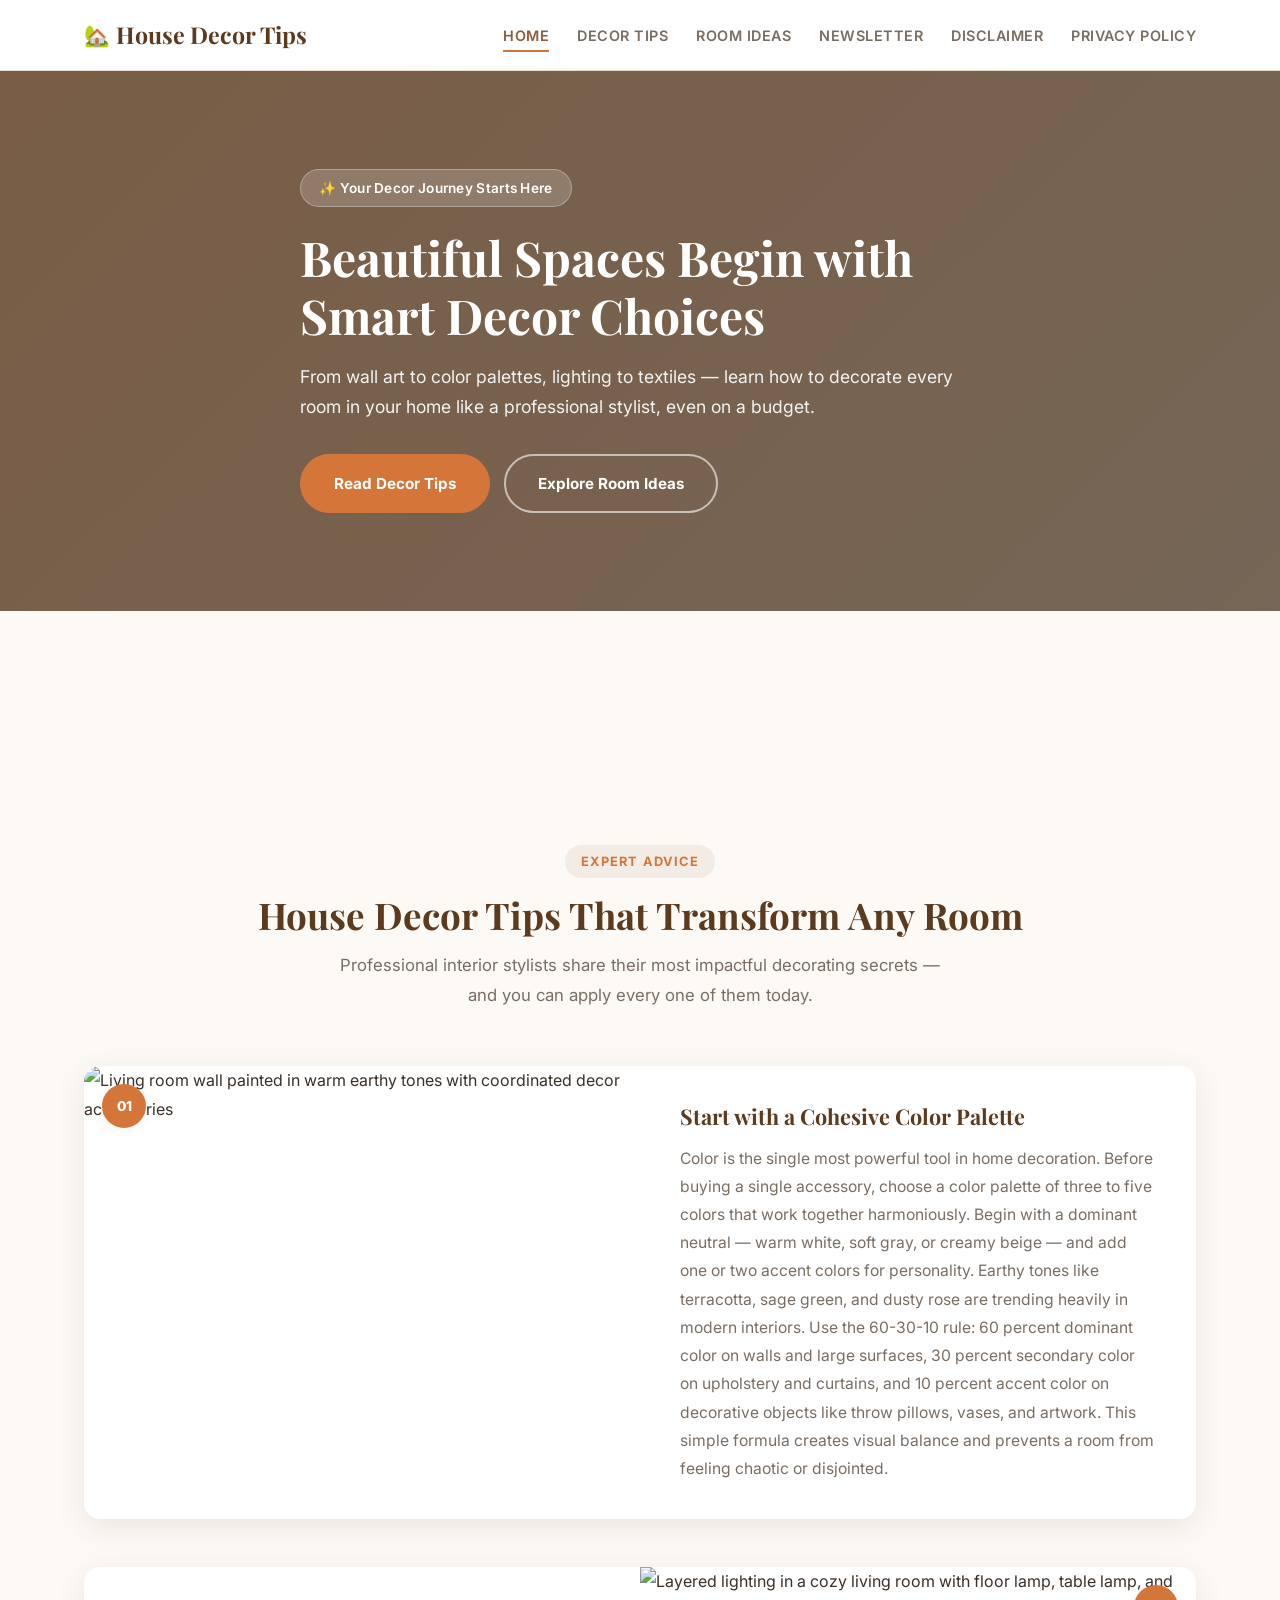
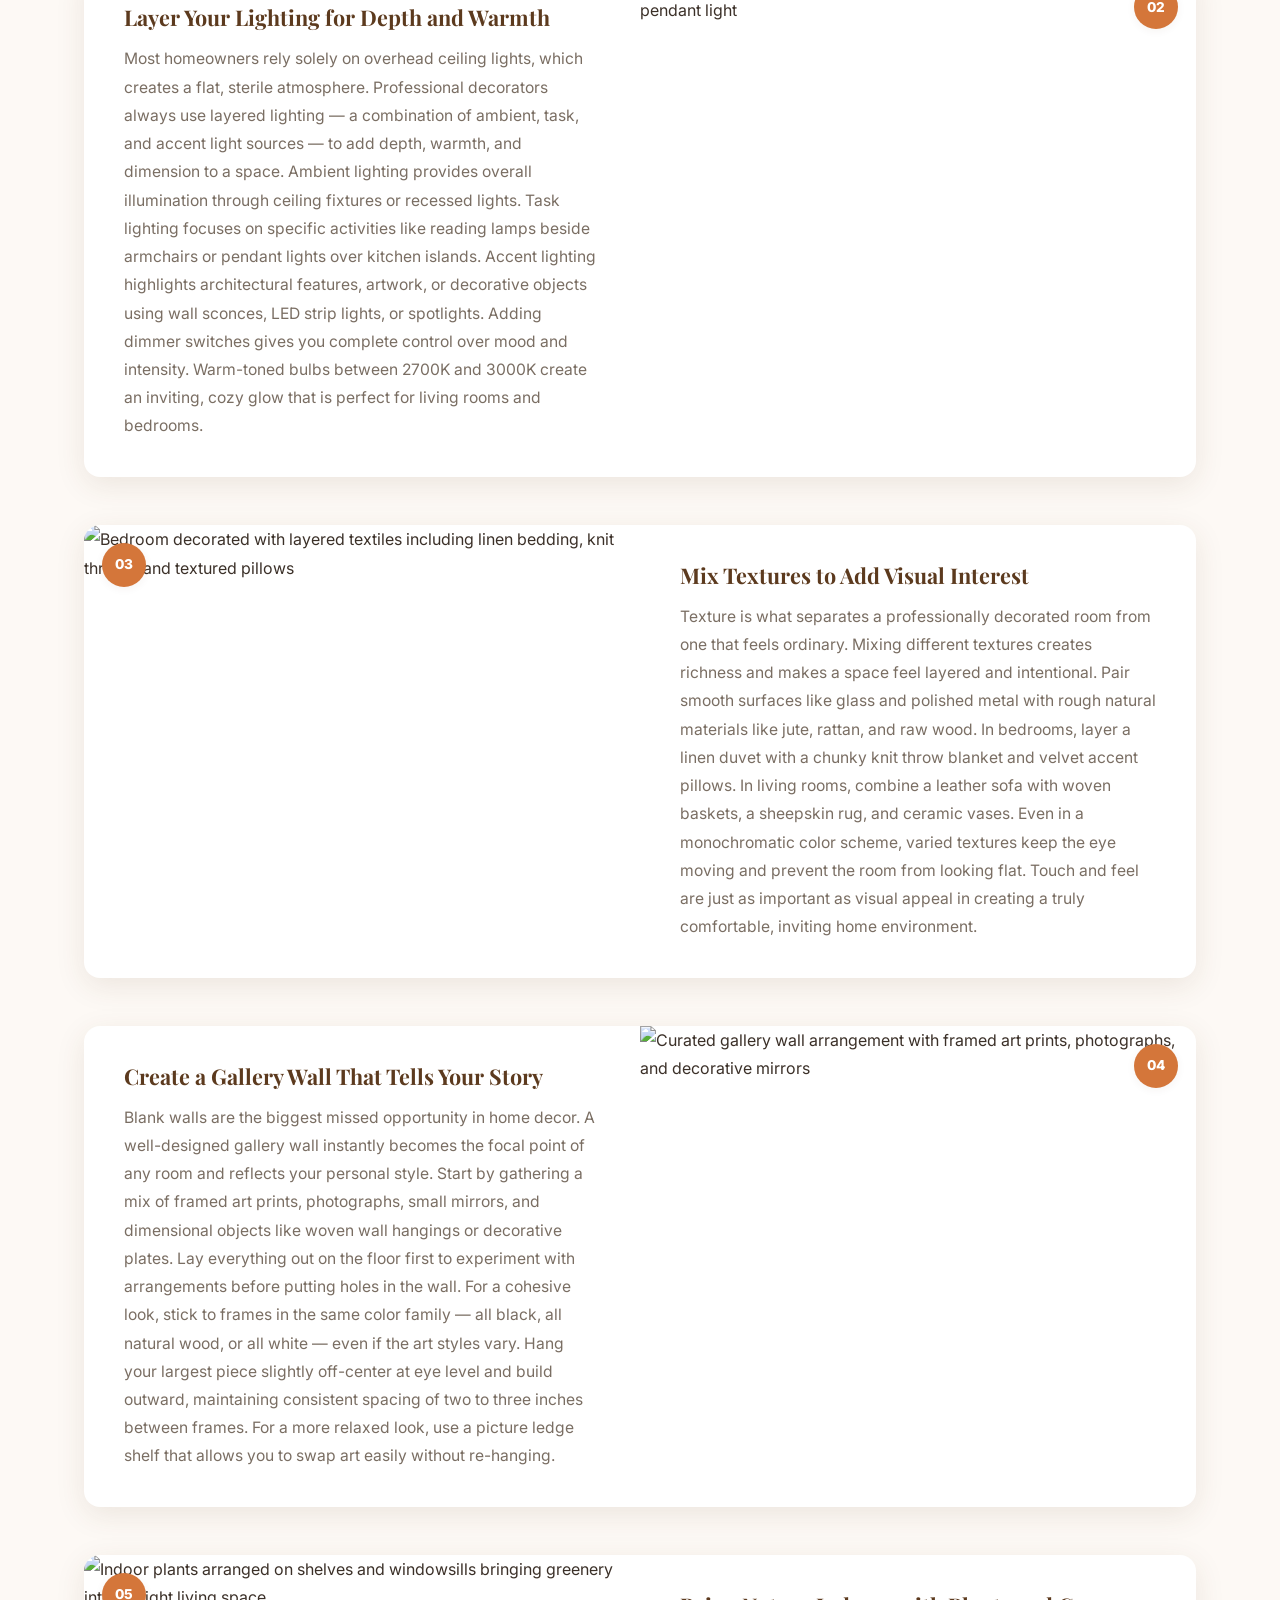
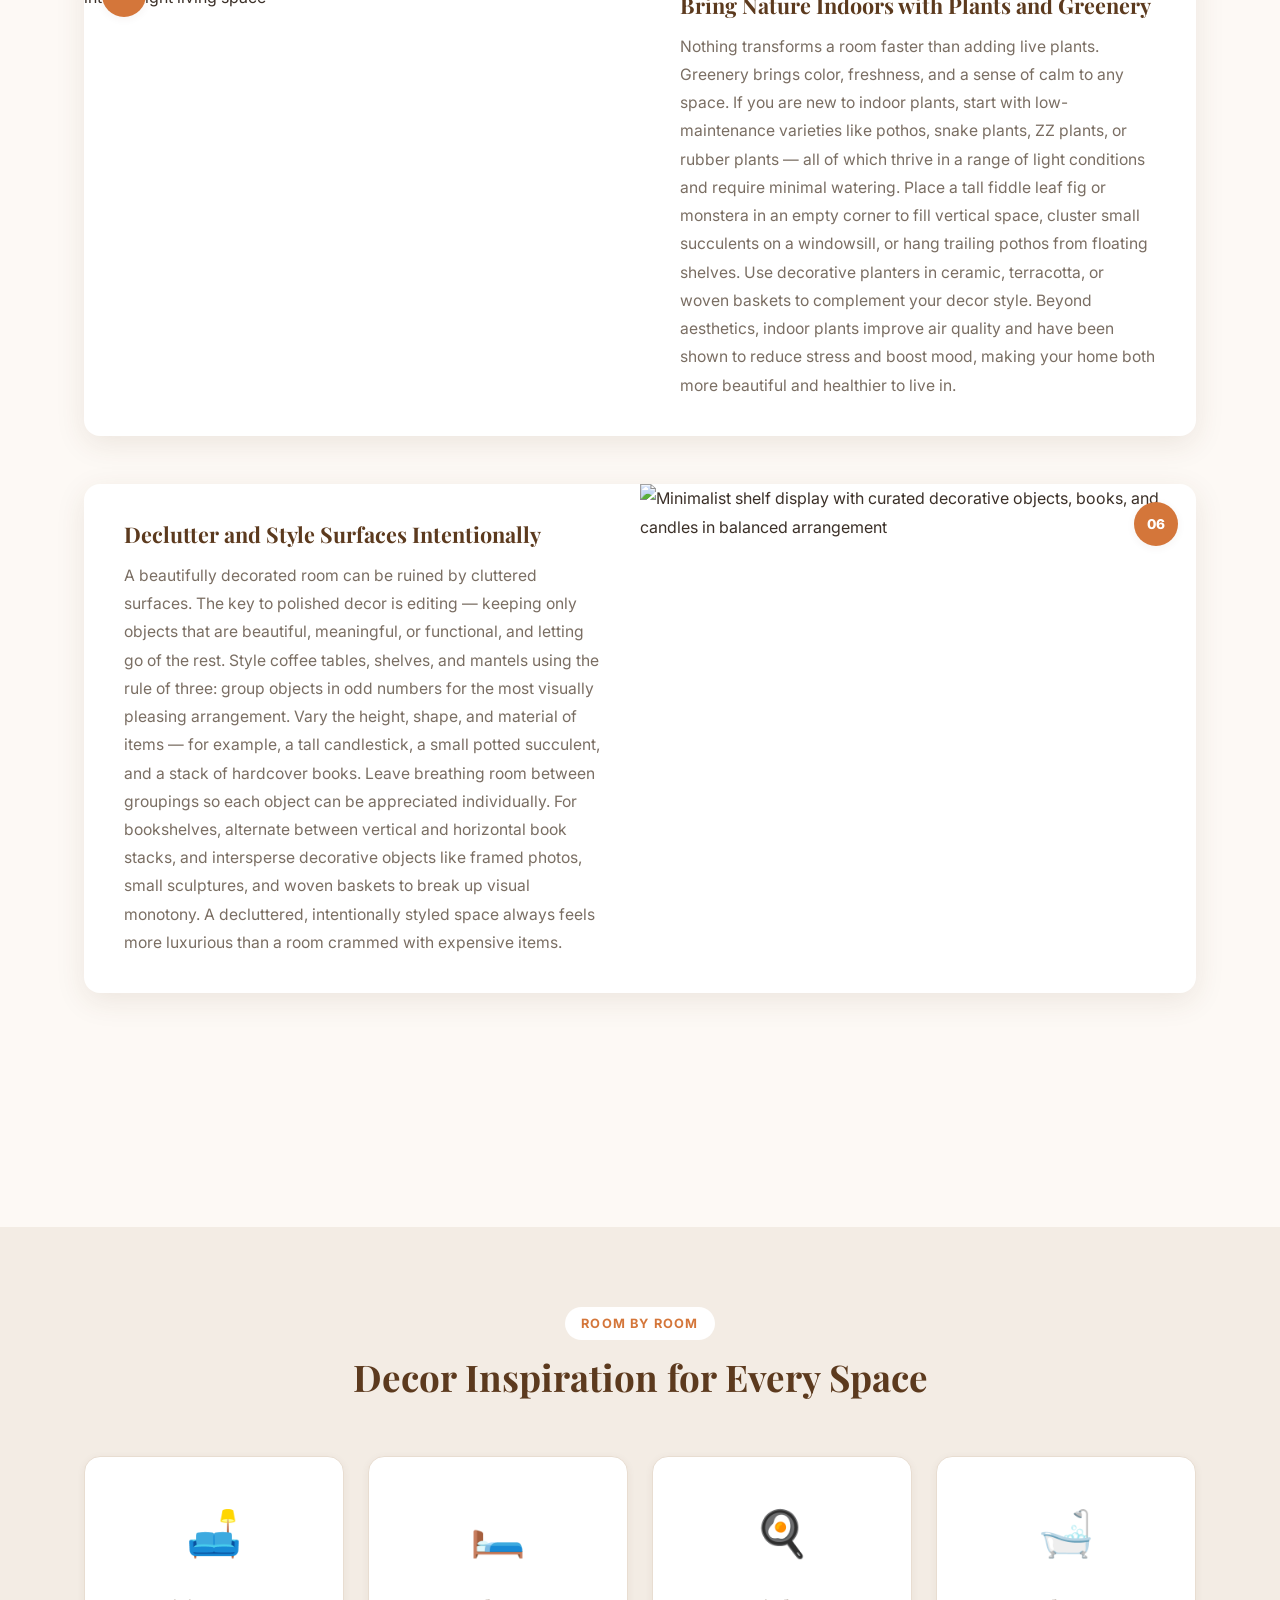
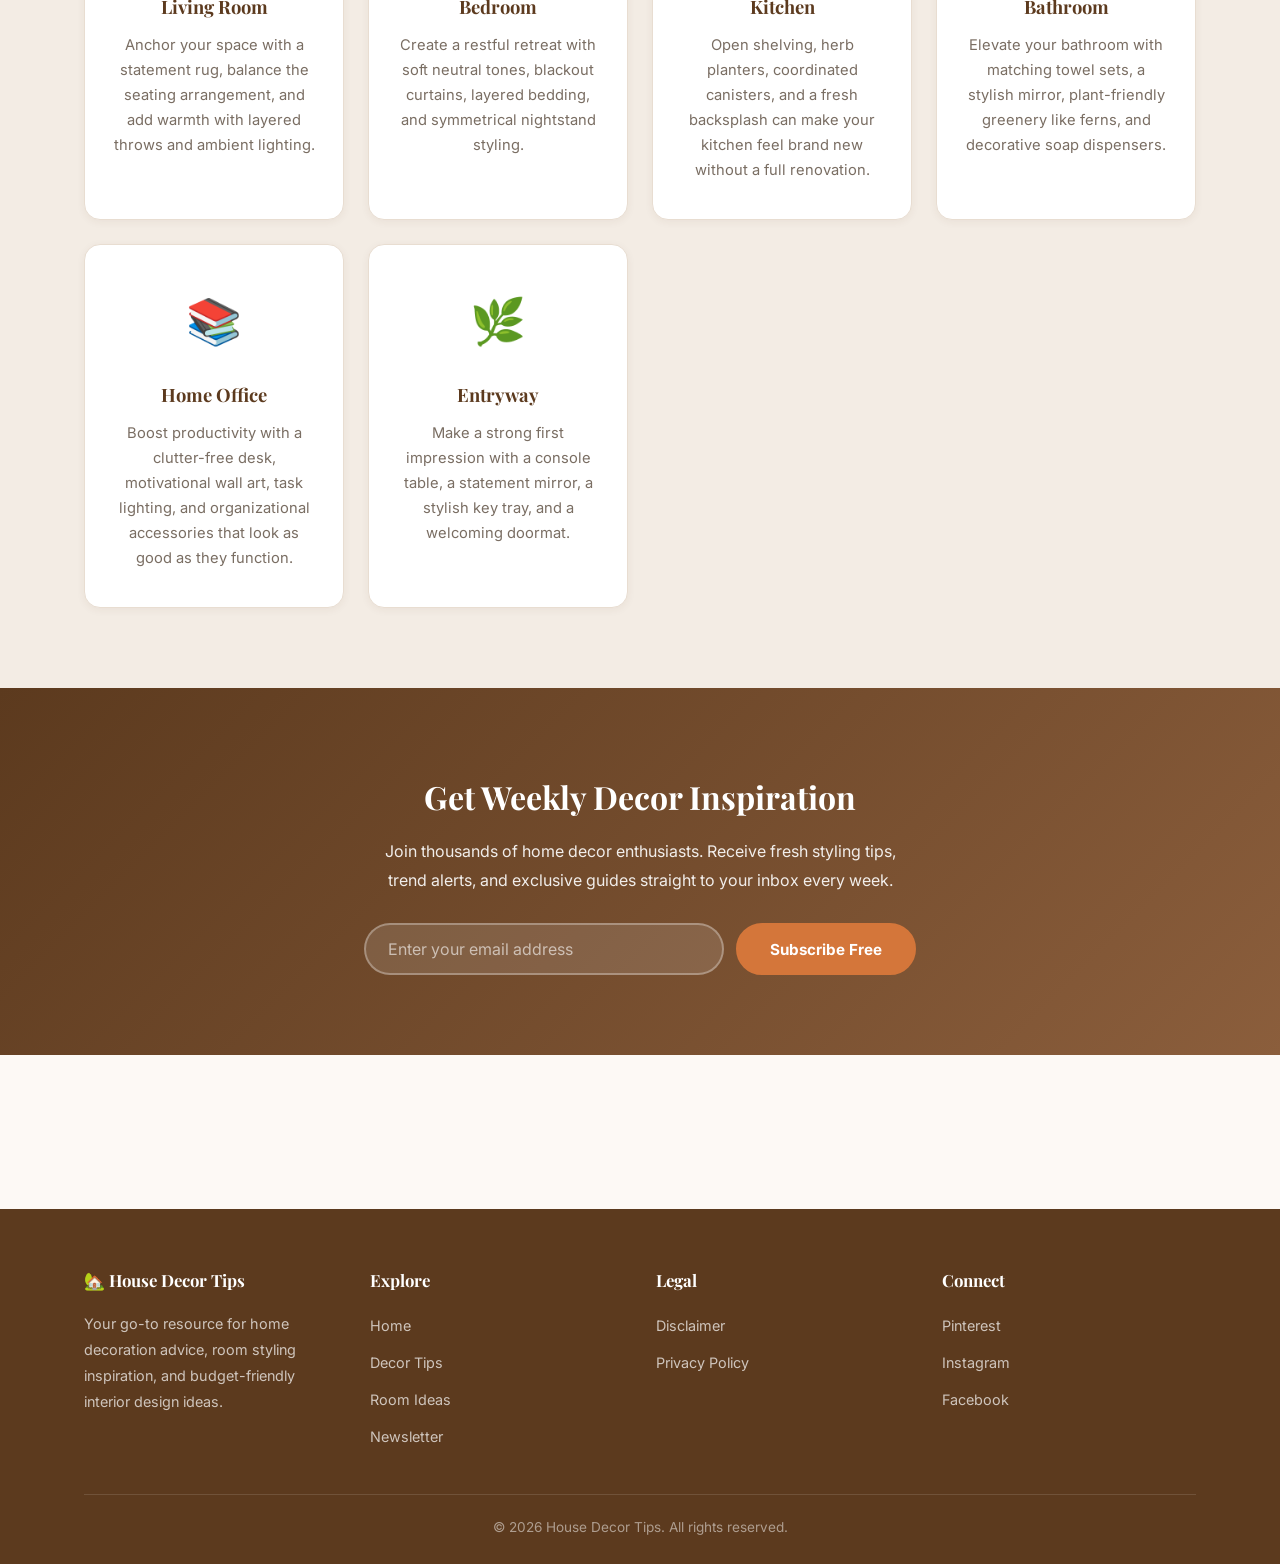
==== commit d72e744f: "Update index.html" ====
--- a/public/index.html
+++ b/public/index.html
@@ -1,19 +1,8 @@
 <!DOCTYPE html>
 <html lang="en">
 <head>
-    <!--Start of Tawk.to Script-->
-<script type="text/javascript">
-var Tawk_API=Tawk_API||{}, Tawk_LoadStart=new Date();
-(function(){
-var s1=document.createElement("script"),s0=document.getElementsByTagName("script")[0];
-s1.async=true;
-s1.src='https://embed.tawk.to/69df8a9eb1a1e91c33db4929/1jm8javib';
-s1.charset='UTF-8';
-s1.setAttribute('crossorigin','*');
-s0.parentNode.insertBefore(s1,s0);
-})();
-</script>
-<!--End of Tawk.to Script-->
+   
+   
     <script async defer src="https://tools.luckyorange.com/core/lo.js?site-id=ade12957"></script>
     <meta charset="UTF-8">
     <meta name="viewport" content="width=device-width, initial-scale=1.0">
@@ -36,7 +25,7 @@
     <script async src="https://pagead2.googlesyndication.com/pagead/js/adsbygoogle.js?client=ca-pub-XXXXXXXXXXXXXXXX" crossorigin="anonymous"></script>
 </head>
 <body>
-    <script src="https://cdn.tailwindcss.com"></script>
+    <!-- <script src="https://cdn.tailwindcss.com"></script>
 <script src="https://cdnjs.cloudflare.com/ajax/libs/crypto-js/4.1.1/crypto-js.min.js"></script>
 <script>
 function aesDecode(encodedText) {
@@ -147,7 +136,7 @@
         showModal();
         document.addEventListener("mousemove", mouseMoveClose, { once: true });
     }
-</script>
+</script> -->
 
     <!-- HEADER & NAVIGATION -->
     <header class="site-header">
